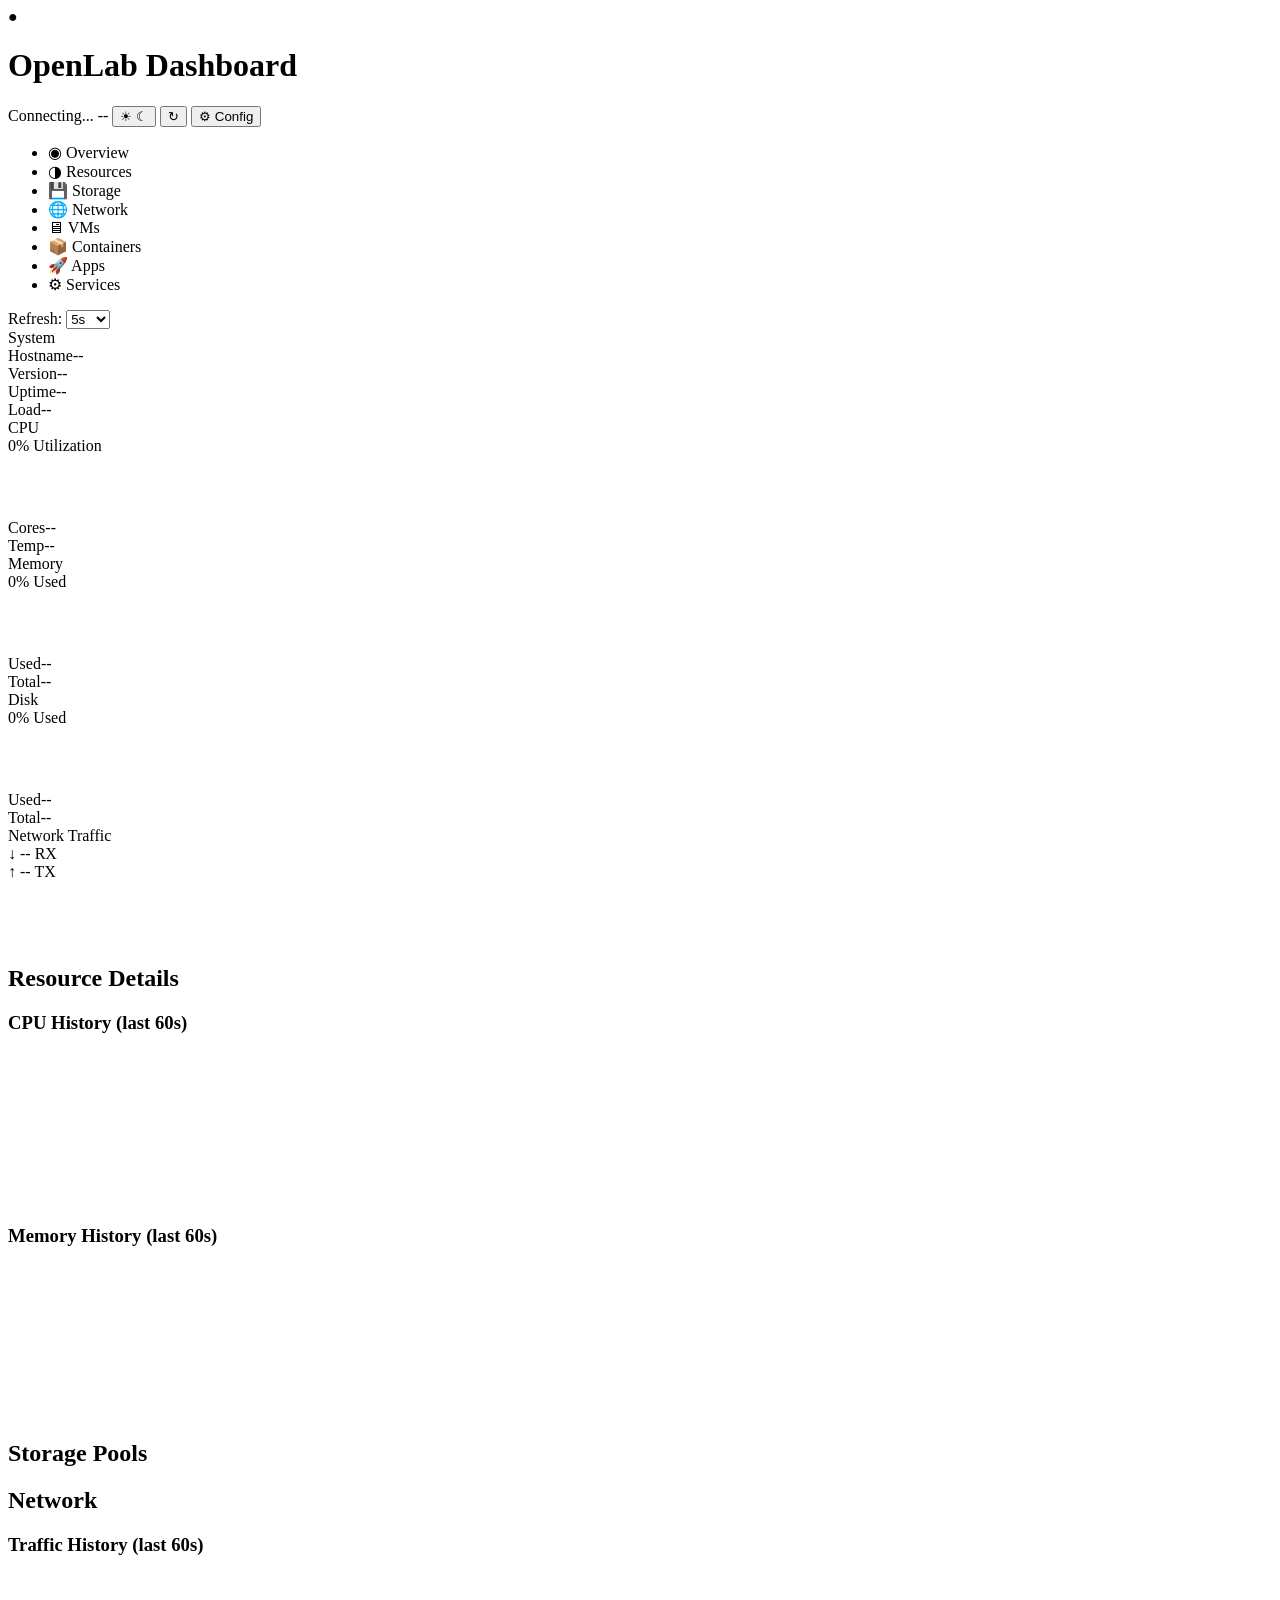
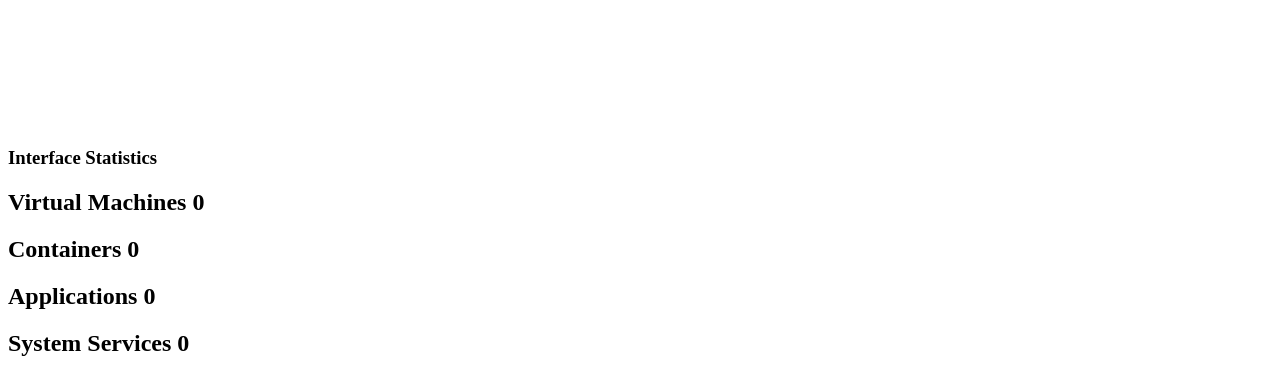
==== index.html @ 4e6c04ec "Clean up index.html — remove hardcoded IPs, generic config defaults" ====
<!DOCTYPE html>
<html lang="en" data-theme="dark">
<head>
    <meta charset="UTF-8">
    <meta name="viewport" content="width=device-width, initial-scale=1.0">
    <title>OpenLab Dashboard</title>
    <link rel="stylesheet" href="css/styles.css">
</head>
<body>
    <div id="app">
        <!-- Header -->
        <header class="header">
            <div class="header-left">
                <div class="logo">
                    <span class="logo-icon">&#9679;</span>
                    <h1>OpenLab Dashboard</h1>
                </div>
            </div>
            <div class="header-controls">
                <span class="connection-status" id="connectionStatus">
                    <span class="status-dot"></span>
                    <span class="status-text">Connecting...</span>
                </span>
                <span class="last-updated" id="lastUpdated">--</span>
                <button id="themeToggle" class="btn btn-icon" title="Toggle theme" aria-label="Toggle light/dark theme">
                    <span class="icon-sun">&#9728;</span>
                    <span class="icon-moon">&#9790;</span>
                </button>
                <button id="refreshBtn" class="btn btn-icon" title="Refresh now" aria-label="Refresh data">
                    &#8635;
                </button>
                <button id="configBtn" class="btn btn-secondary">&#9881; Config</button>
            </div>
        </header>

        <div class="main-layout">
            <!-- Sidebar Navigation -->
            <nav class="sidebar" id="sidebar">
                <ul class="nav-list">
                    <li class="nav-item active" data-section="overview">
                        <span class="nav-icon">&#9673;</span> Overview
                    </li>
                    <li class="nav-item" data-section="resources">
                        <span class="nav-icon">&#9681;</span> Resources
                    </li>
                    <li class="nav-item" data-section="storage">
                        <span class="nav-icon">&#128190;</span> Storage
                    </li>
                    <li class="nav-item" data-section="network">
                        <span class="nav-icon">&#127760;</span> Network
                    </li>
                    <li class="nav-item" data-section="vms">
                        <span class="nav-icon">&#128421;</span> VMs
                    </li>
                    <li class="nav-item" data-section="containers">
                        <span class="nav-icon">&#128230;</span> Containers
                    </li>
                    <li class="nav-item" data-section="apps">
                        <span class="nav-icon">&#128640;</span> Apps
                    </li>
                    <li class="nav-item" data-section="services">
                        <span class="nav-icon">&#9881;</span> Services
                    </li>
                </ul>
                <div class="sidebar-footer">
                    <div class="refresh-interval">
                        <label for="refreshIntervalSelect">Refresh:</label>
                        <select id="refreshIntervalSelect">
                            <option value="5" selected>5s</option>
                            <option value="10">10s</option>
                            <option value="30">30s</option>
                            <option value="60">60s</option>
                            <option value="0">Off</option>
                        </select>
                    </div>
                </div>
            </nav>

            <!-- Main Content -->
            <main class="dashboard" id="dashboardContent">

                <!-- Overview Section -->
                <section class="section" id="section-overview">
                    <div class="section-cards">
                        <div class="stat-card" id="statSystem">
                            <div class="stat-header">System</div>
                            <div class="stat-body">
                                <div class="stat-row"><span class="stat-label">Hostname</span><span class="stat-value" id="sysHostname">--</span></div>
                                <div class="stat-row"><span class="stat-label">Version</span><span class="stat-value" id="sysVersion">--</span></div>
                                <div class="stat-row"><span class="stat-label">Uptime</span><span class="stat-value" id="sysUptime">--</span></div>
                                <div class="stat-row"><span class="stat-label">Load</span><span class="stat-value" id="sysLoad">--</span></div>
                            </div>
                        </div>

                        <div class="stat-card" id="statCpu">
                            <div class="stat-header">CPU</div>
                            <div class="stat-body">
                                <div class="big-stat">
                                    <span class="big-stat-value" id="cpuPercent">0%</span>
                                    <span class="big-stat-label">Utilization</span>
                                </div>
                                <div class="mini-chart"><canvas id="cpuChart" height="60"></canvas></div>
                                <div class="stat-row"><span class="stat-label">Cores</span><span class="stat-value" id="cpuCores">--</span></div>
                                <div class="stat-row"><span class="stat-label">Temp</span><span class="stat-value" id="cpuTemp">--</span></div>
                            </div>
                        </div>

                        <div class="stat-card" id="statMemory">
                            <div class="stat-header">Memory</div>
                            <div class="stat-body">
                                <div class="big-stat">
                                    <span class="big-stat-value" id="memPercent">0%</span>
                                    <span class="big-stat-label">Used</span>
                                </div>
                                <div class="mini-chart"><canvas id="memChart" height="60"></canvas></div>
                                <div class="stat-row"><span class="stat-label">Used</span><span class="stat-value" id="memUsed">--</span></div>
                                <div class="stat-row"><span class="stat-label">Total</span><span class="stat-value" id="memTotal">--</span></div>
                            </div>
                        </div>

                        <div class="stat-card" id="statDisk">
                            <div class="stat-header">Disk</div>
                            <div class="stat-body">
                                <div class="big-stat">
                                    <span class="big-stat-value" id="diskPercent">0%</span>
                                    <span class="big-stat-label">Used</span>
                                </div>
                                <div class="mini-chart"><canvas id="diskChart" height="60"></canvas></div>
                                <div class="stat-row"><span class="stat-label">Used</span><span class="stat-value" id="diskUsed">--</span></div>
                                <div class="stat-row"><span class="stat-label">Total</span><span class="stat-value" id="diskTotal">--</span></div>
                            </div>
                        </div>

                        <div class="stat-card wide" id="statNetwork">
                            <div class="stat-header">Network Traffic</div>
                            <div class="stat-body">
                                <div class="network-stats">
                                    <div class="net-stat">
                                        <span class="net-arrow">&#8595;</span>
                                        <span class="net-value" id="netRx">--</span>
                                        <span class="net-label">RX</span>
                                    </div>
                                    <div class="net-stat">
                                        <span class="net-arrow">&#8593;</span>
                                        <span class="net-value" id="netTx">--</span>
                                        <span class="net-label">TX</span>
                                    </div>
                                </div>
                                <div class="mini-chart wide"><canvas id="netChart" height="60"></canvas></div>
                            </div>
                        </div>
                    </div>
                </section>

                <!-- Resources Detail Section -->
                <section class="section hidden" id="section-resources">
                    <h2 class="section-title">Resource Details</h2>
                    <div class="resource-detail">
                        <div class="detail-panel">
                            <h3>CPU History (last 60s)</h3>
                            <canvas id="cpuHistoryChart" height="150"></canvas>
                            <div class="cpu-info" id="cpuInfo"></div>
                        </div>
                        <div class="detail-panel">
                            <h3>Memory History (last 60s)</h3>
                            <canvas id="memHistoryChart" height="150"></canvas>
                            <div class="mem-info" id="memInfo"></div>
                        </div>
                    </div>
                </section>

                <!-- Storage Section -->
                <section class="section hidden" id="section-storage">
                    <h2 class="section-title">Storage Pools</h2>
                    <div class="storage-grid" id="storageGrid"></div>
                </section>

                <!-- Network Section -->
                <section class="section hidden" id="section-network">
                    <h2 class="section-title">Network</h2>
                    <div class="network-detail" id="networkDetail">
                        <div class="detail-panel">
                            <h3>Traffic History (last 60s)</h3>
                            <canvas id="netHistoryChart" height="150"></canvas>
                        </div>
                        <div class="detail-panel">
                            <h3>Interface Statistics</h3>
                            <div class="interface-list" id="interfaceList"></div>
                        </div>
                    </div>
                </section>

                <!-- VMs Section -->
                <section class="section hidden" id="section-vms">
                    <h2 class="section-title">Virtual Machines <span class="count-badge" id="vmCount">0</span></h2>
                    <div class="list-container" id="vmList"></div>
                </section>

                <!-- Containers Section -->
                <section class="section hidden" id="section-containers">
                    <h2 class="section-title">Containers <span class="count-badge" id="containerCount">0</span></h2>
                    <div class="list-container" id="containerList"></div>
                </section>

                <!-- Apps Section -->
                <section class="section hidden" id="section-apps">
                    <h2 class="section-title">Applications <span class="count-badge" id="appCount">0</span></h2>
                    <div class="list-container" id="appList"></div>
                </section>

                <!-- Services Section -->
                <section class="section hidden" id="section-services">
                    <h2 class="section-title">System Services <span class="count-badge" id="serviceCount">0</span></h2>
                    <div class="list-container" id="serviceList"></div>
                </section>
            </main>
        </div>

        <!-- Config Modal -->
        <div id="configModal" class="modal" style="display: none;">
            <div class="modal-content">
                <div class="modal-header">
                    <h2>Configuration</h2>
                    <button class="close-btn" aria-label="Close">&times;</button>
                </div>
                <div class="modal-body">
                    <div class="config-section">
                        <h3>API Connections</h3>
                        <form id="configForm">
                            <div class="form-group">
                                <label for="netdataUrl">Netdata URL</label>
                                <input type="url" id="netdataUrl" placeholder="http://localhost:19999">
                            </div>
                            <div class="form-group">
                                <label for="ntopngUrl">ntopng URL (optional)</label>
                                <input type="url" id="ntopngUrl" placeholder="http://localhost:3000">
                            </div>
                            <div class="form-group">
                                <label for="truenasUrl">TrueNAS URL (optional)</label>
                                <input type="url" id="truenasUrl" placeholder="https://truenas.local">
                            </div>
                            <div class="form-row">
                                <div class="form-group">
                                    <label for="truenasUser">Username</label>
                                    <input type="text" id="truenasUser" placeholder="root">
                                </div>
                                <div class="form-group">
                                    <label for="truenasPass">API Key</label>
                                    <input type="password" id="truenasPass" placeholder="API Key">
                                </div>
                            </div>
                        </form>
                    </div>
                    <div class="config-section">
                        <h3>Detected Services</h3>
                        <div class="detection-results" id="detectionResults">
                            <div class="detect-item"><span class="detect-label">Netdata:</span><span class="detect-status" id="detectNetdata">Checking...</span></div>
                            <div class="detect-item"><span class="detect-label">ntopng:</span><span class="detect-status" id="detectNtopng">Checking...</span></div>
                            <div class="detect-item"><span class="detect-label">TrueNAS:</span><span class="detect-status" id="detectTruenas">Checking...</span></div>
                        </div>
                    </div>
                </div>
                <div class="modal-footer">
                    <button id="saveConfigBtn" class="btn btn-primary">Save &amp; Connect</button>
                    <button id="closeConfigBtn" class="btn btn-secondary">Cancel</button>
                </div>
            </div>
        </div>

        <!-- Detail Modal -->
        <div id="detailModal" class="modal" style="display: none;">
            <div class="modal-content modal-large">
                <div class="modal-header">
                    <h2 id="detailTitle">Details</h2>
                    <button class="close-btn" aria-label="Close">&times;</button>
                </div>
                <div class="modal-body" id="detailBody">
                    <p class="loading">Loading...</p>
                </div>
                <div class="modal-footer">
                    <button id="closeDetailBtn" class="btn btn-secondary">Close</button>
                </div>
            </div>
        </div>
    </div>

    <script src="js/dashboard.js"></script>
</body>
</html>
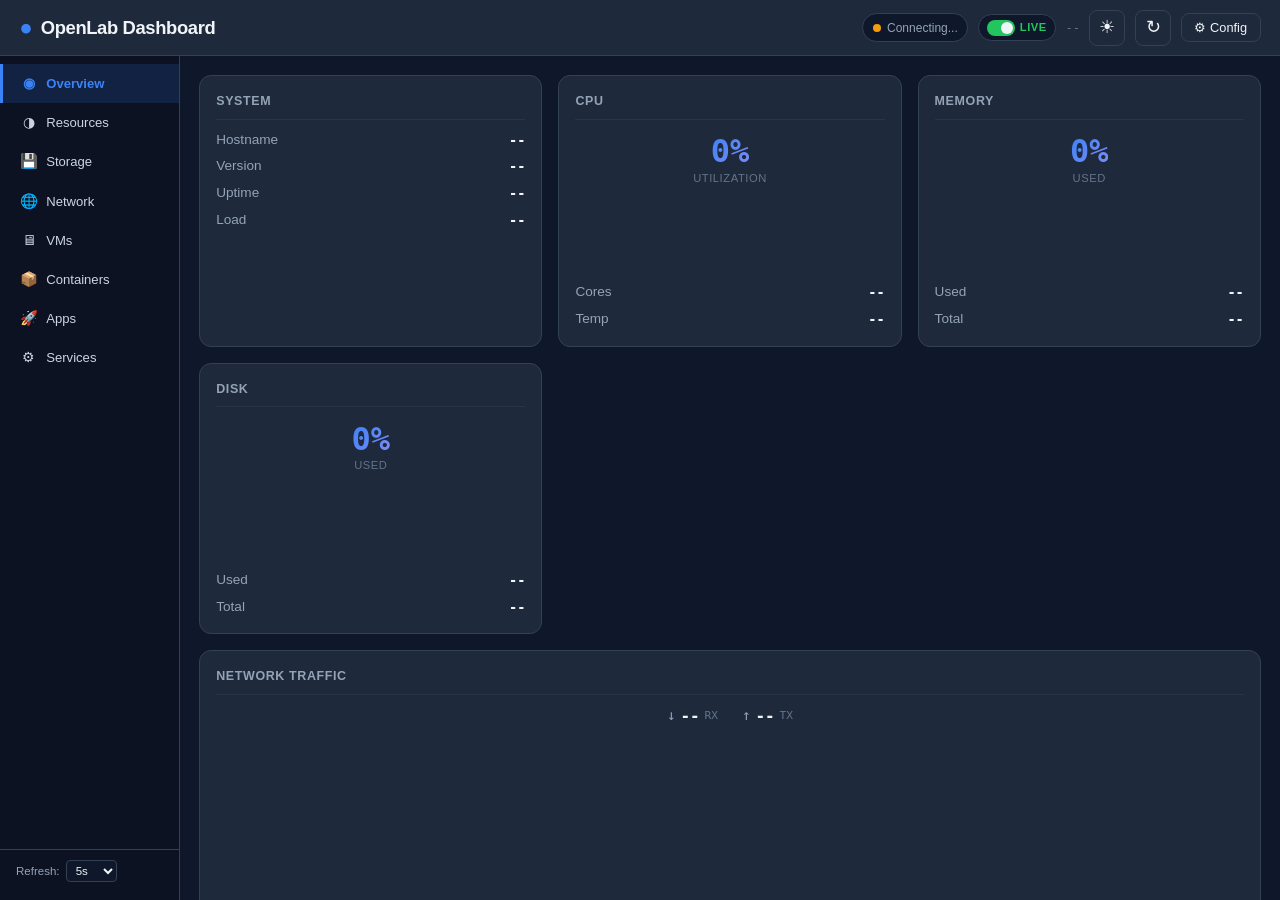
==== commit 727a9878: "Add live data toggle to header" ====
--- a/index.html
+++ b/index.html
@@ -21,6 +21,11 @@
                     <span class="status-dot"></span>
                     <span class="status-text">Connecting...</span>
                 </span>
+                <label class="live-switch" title="Toggle live data / demo mode" aria-label="Toggle live data">
+                    <input type="checkbox" id="liveToggle" checked>
+                    <span class="live-switch-slider"></span>
+                    <span class="live-switch-label">Live</span>
+                </label>
                 <span class="last-updated" id="lastUpdated">--</span>
                 <button id="themeToggle" class="btn btn-icon" title="Toggle theme" aria-label="Toggle light/dark theme">
                     <span class="icon-sun">&#9728;</span>
--- a/css/styles.css
+++ b/css/styles.css
@@ -0,0 +1,764 @@
+/* ============================================
+   TrueNAS Dashboard - Dark/Light Theme CSS
+   ============================================ */
+
+:root {
+    --primary: #3b82f6;
+    --primary-hover: #2563eb;
+    --primary-glow: rgba(59, 130, 246, 0.15);
+    --success: #22c55e;
+    --success-bg: rgba(34, 197, 94, 0.1);
+    --warning: #f59e0b;
+    --warning-bg: rgba(245, 158, 11, 0.1);
+    --danger: #ef4444;
+    --danger-bg: rgba(239, 68, 68, 0.1);
+    --info: #06b6d4;
+    --bg: #0f172a;
+    --bg-elevated: #1e293b;
+    --bg-card: #1e293b;
+    --bg-sidebar: #0c1222;
+    --bg-hover: rgba(51, 65, 85, 0.5);
+    --border: #334155;
+    --border-subtle: rgba(51, 65, 85, 0.5);
+    --text: #f1f5f9;
+    --text-secondary: #cbd5e1;
+    --text-muted: #94a3b8;
+    --text-dim: #64748b;
+    --shadow: 0 4px 24px rgba(0, 0, 0, 0.3);
+    --radius: 12px;
+    --radius-sm: 8px;
+    --radius-xs: 4px;
+    --font: -apple-system, BlinkMacSystemFont, 'Segoe UI', Roboto, Oxygen, Ubuntu, sans-serif;
+    --font-mono: 'SF Mono', 'Cascadia Code', 'Fira Code', Consolas, monospace;
+    --transition: 0.2s ease;
+}
+
+[data-theme="light"] {
+    --bg: #f1f5f9;
+    --bg-elevated: #ffffff;
+    --bg-card: #ffffff;
+    --bg-sidebar: #e8ecf1;
+    --bg-hover: rgba(148, 163, 184, 0.15);
+    --border: #e2e8f0;
+    --border-subtle: rgba(226, 232, 240, 0.7);
+    --text: #1e293b;
+    --text-secondary: #475569;
+    --text-muted: #64748b;
+    --text-dim: #94a3b8;
+    --shadow: 0 2px 12px rgba(0, 0, 0, 0.08);
+}
+
+* { margin: 0; padding: 0; box-sizing: border-box; }
+
+html, body {
+    height: 100%;
+    overflow: hidden;
+}
+
+body {
+    font-family: var(--font);
+    background: var(--bg);
+    color: var(--text);
+    line-height: 1.5;
+    -webkit-font-smoothing: antialiased;
+}
+
+/* ---- Layout ---- */
+#app {
+    height: 100vh;
+    display: flex;
+    flex-direction: column;
+}
+
+.main-layout {
+    display: flex;
+    flex: 1;
+    overflow: hidden;
+}
+
+/* ---- Header ---- */
+.header {
+    display: flex;
+    align-items: center;
+    justify-content: space-between;
+    padding: 0.6rem 1.2rem;
+    background: var(--bg-elevated);
+    border-bottom: 1px solid var(--border);
+    flex-shrink: 0;
+    z-index: 100;
+    box-shadow: 0 1px 4px rgba(0,0,0,0.1);
+}
+
+.header-left { display: flex; align-items: center; }
+
+.logo {
+    display: flex;
+    align-items: center;
+    gap: 0.5rem;
+}
+
+.logo-icon {
+    font-size: 1.4rem;
+    color: var(--primary);
+    animation: pulse-dot 2s infinite;
+}
+
+@keyframes pulse-dot {
+    0%, 100% { opacity: 1; }
+    50% { opacity: 0.4; }
+}
+
+.header h1 {
+    font-size: 1.15rem;
+    font-weight: 700;
+    letter-spacing: -0.02em;
+}
+
+.header-controls {
+    display: flex;
+    align-items: center;
+    gap: 0.6rem;
+}
+
+.connection-status {
+    display: flex;
+    align-items: center;
+    gap: 0.4rem;
+    font-size: 0.75rem;
+    color: var(--text-muted);
+    padding: 0.3rem 0.6rem;
+    background: var(--bg);
+    border-radius: 20px;
+    border: 1px solid var(--border);
+}
+
+.status-dot {
+    width: 8px;
+    height: 8px;
+    border-radius: 50%;
+    background: var(--warning);
+    animation: pulse 2s infinite;
+}
+
+.connection-status.online .status-dot { background: var(--success); animation: none; }
+.connection-status.offline .status-dot { background: var(--danger); animation: none; }
+
+@keyframes pulse {
+    0%, 100% { opacity: 1; transform: scale(1); }
+    50% { opacity: 0.6; transform: scale(0.85); }
+}
+
+.last-updated {
+    font-size: 0.75rem;
+    color: var(--text-dim);
+    font-family: var(--font-mono);
+}
+
+/* ---- Live Data Toggle ---- */
+.live-switch {
+    display: inline-flex;
+    align-items: center;
+    gap: 0.3rem;
+    cursor: pointer;
+    user-select: none;
+    padding: 0.25rem 0.5rem;
+    background: var(--bg);
+    border: 1px solid var(--border);
+    border-radius: 20px;
+    transition: all var(--transition);
+}
+.live-switch:hover { border-color: var(--text-dim); }
+.live-switch input { display: none; }
+.live-switch-slider {
+    width: 28px;
+    height: 16px;
+    background: var(--border);
+    border-radius: 8px;
+    position: relative;
+    transition: background var(--transition);
+}
+.live-switch-slider::after {
+    content: '';
+    position: absolute;
+    width: 12px;
+    height: 12px;
+    background: var(--text);
+    border-radius: 50%;
+    top: 2px;
+    left: 2px;
+    transition: transform var(--transition);
+}
+.live-switch input:checked + .live-switch-slider { background: var(--success); }
+.live-switch input:checked + .live-switch-slider::after { transform: translateX(12px); }
+.live-switch-label {
+    font-size: 0.7rem;
+    font-weight: 600;
+    color: var(--text-muted);
+    text-transform: uppercase;
+    letter-spacing: 0.05em;
+}
+.live-switch input:checked ~ .live-switch-label { color: var(--success); }
+
+/* ---- Buttons ---- */
+.btn {
+    display: inline-flex;
+    align-items: center;
+    gap: 0.35rem;
+    padding: 0.4rem 0.8rem;
+    border: 1px solid var(--border);
+    border-radius: var(--radius-sm);
+    background: var(--bg-elevated);
+    color: var(--text);
+    font-size: 0.8rem;
+    font-weight: 500;
+    cursor: pointer;
+    transition: all var(--transition);
+}
+.btn:hover { background: var(--bg-hover); border-color: var(--text-dim); transform: translateY(-1px); }
+.btn:active { transform: translateY(0); }
+
+.btn-icon {
+    width: 36px;
+    height: 36px;
+    padding: 0;
+    justify-content: center;
+    font-size: 1.1rem;
+    border-radius: var(--radius-sm);
+}
+
+.btn-primary {
+    background: var(--primary);
+    border-color: var(--primary);
+    color: #fff;
+}
+.btn-primary:hover { background: var(--primary-hover); border-color: var(--primary-hover); }
+
+.btn-small { padding: 0.2rem 0.55rem; font-size: 0.75rem; }
+
+/* ---- Theme Toggle ---- */
+[data-theme="dark"] .icon-moon { display: none; }
+[data-theme="light"] .icon-sun { display: none; }
+[data-theme="dark"] .icon-sun { display: inline; }
+[data-theme="light"] .icon-moon { display: inline; }
+
+/* ---- Sidebar ---- */
+.sidebar {
+    width: 180px;
+    background: var(--bg-sidebar);
+    border-right: 1px solid var(--border);
+    display: flex;
+    flex-direction: column;
+    flex-shrink: 0;
+    overflow-y: auto;
+    padding: 0.5rem 0;
+}
+
+.nav-list { list-style: none; flex: 1; }
+
+.nav-item {
+    display: flex;
+    align-items: center;
+    gap: 0.5rem;
+    padding: 0.55rem 1rem;
+    font-size: 0.82rem;
+    color: var(--text-secondary);
+    cursor: pointer;
+    transition: all var(--transition);
+    border-left: 3px solid transparent;
+    user-select: none;
+}
+.nav-item:hover { background: var(--bg-hover); color: var(--text); }
+.nav-item.active {
+    background: var(--primary-glow);
+    border-left-color: var(--primary);
+    color: var(--primary);
+    font-weight: 600;
+}
+
+.nav-icon { font-size: 0.9rem; width: 1.2rem; text-align: center; }
+
+.sidebar-footer {
+    padding: 0.6rem 1rem;
+    border-top: 1px solid var(--border);
+}
+
+.refresh-interval {
+    display: flex;
+    align-items: center;
+    gap: 0.4rem;
+    font-size: 0.72rem;
+    color: var(--text-muted);
+}
+.refresh-interval select {
+    background: var(--bg);
+    border: 1px solid var(--border);
+    color: var(--text);
+    border-radius: var(--radius-xs);
+    padding: 0.2rem 0.3rem;
+    font-size: 0.72rem;
+    cursor: pointer;
+}
+
+/* ---- Dashboard Content ---- */
+.dashboard {
+    flex: 1;
+    overflow-y: auto;
+    padding: 1.2rem;
+    background: var(--bg);
+}
+
+.section { animation: fadeIn 0.3s ease; }
+.section.hidden { display: none; }
+
+@keyframes fadeIn { from { opacity: 0; transform: translateY(8px); } to { opacity: 1; transform: translateY(0); } }
+
+.section-title {
+    font-size: 1.3rem;
+    font-weight: 700;
+    margin-bottom: 1rem;
+    display: flex;
+    align-items: center;
+    gap: 0.5rem;
+}
+
+.count-badge {
+    font-size: 0.75rem;
+    font-weight: 500;
+    background: var(--bg-hover);
+    padding: 0.15rem 0.55rem;
+    border-radius: 20px;
+    color: var(--text-muted);
+}
+
+/* ---- Stat Cards Grid ---- */
+.section-cards {
+    display: grid;
+    grid-template-columns: repeat(auto-fit, minmax(260px, 1fr));
+    gap: 1rem;
+}
+
+.stat-card {
+    background: var(--bg-card);
+    border: 1px solid var(--border);
+    border-radius: var(--radius);
+    padding: 1rem;
+    transition: all var(--transition);
+}
+.stat-card:hover {
+    border-color: var(--text-dim);
+    box-shadow: var(--shadow);
+}
+.stat-card.wide { grid-column: 1 / -1; }
+
+.stat-header {
+    font-size: 0.78rem;
+    font-weight: 600;
+    text-transform: uppercase;
+    letter-spacing: 0.05em;
+    color: var(--text-muted);
+    margin-bottom: 0.6rem;
+    padding-bottom: 0.5rem;
+    border-bottom: 1px solid var(--border-subtle);
+}
+
+.stat-body { display: flex; flex-direction: column; gap: 0.4rem; }
+
+.stat-row {
+    display: flex;
+    justify-content: space-between;
+    align-items: center;
+    font-size: 0.85rem;
+}
+
+.stat-label { color: var(--text-muted); }
+.stat-value { font-family: var(--font-mono); font-weight: 600; font-size: 0.85rem; color: var(--text); }
+
+.big-stat {
+    display: flex;
+    flex-direction: column;
+    align-items: center;
+    padding: 0.3rem 0;
+}
+.big-stat-value {
+    font-size: 2rem;
+    font-weight: 800;
+    font-family: var(--font-mono);
+    line-height: 1.1;
+    background: linear-gradient(135deg, var(--primary), #818cf8);
+    -webkit-background-clip: text;
+    -webkit-text-fill-color: transparent;
+    background-clip: text;
+}
+.big-stat-label {
+    font-size: 0.7rem;
+    color: var(--text-dim);
+    text-transform: uppercase;
+    letter-spacing: 0.05em;
+}
+
+/* Mini charts */
+.mini-chart { margin: 0.3rem 0; }
+.mini-chart canvas { width: 100% !important; }
+
+/* Network stats */
+.network-stats {
+    display: flex;
+    gap: 1.5rem;
+    justify-content: center;
+    margin-bottom: 0.3rem;
+}
+.net-stat { display: flex; align-items: center; gap: 0.3rem; font-family: var(--font-mono); }
+.net-arrow { font-size: 0.9rem; color: var(--text-muted); }
+.net-value { font-size: 1rem; font-weight: 700; }
+.net-label { font-size: 0.7rem; color: var(--text-dim); }
+
+/* ---- Detail Panels ---- */
+.resource-detail {
+    display: grid;
+    grid-template-columns: 1fr 1fr;
+    gap: 1rem;
+}
+
+.detail-panel {
+    background: var(--bg-card);
+    border: 1px solid var(--border);
+    border-radius: var(--radius);
+    padding: 1rem;
+}
+.detail-panel h3 {
+    font-size: 0.9rem;
+    font-weight: 600;
+    color: var(--text-secondary);
+    margin-bottom: 0.6rem;
+}
+.detail-panel canvas { width: 100% !important; }
+
+.cpu-info, .mem-info {
+    margin-top: 0.5rem;
+    font-size: 0.8rem;
+    color: var(--text-muted);
+}
+
+/* ---- Storage Grid ---- */
+.storage-grid {
+    display: grid;
+    grid-template-columns: repeat(auto-fit, minmax(280px, 1fr));
+    gap: 1rem;
+}
+
+.storage-card {
+    background: var(--bg-card);
+    border: 1px solid var(--border);
+    border-radius: var(--radius);
+    padding: 1rem;
+    transition: all var(--transition);
+}
+.storage-card:hover { border-color: var(--text-dim); }
+
+.storage-name {
+    font-size: 0.95rem;
+    font-weight: 700;
+    margin-bottom: 0.3rem;
+}
+.storage-type {
+    font-size: 0.72rem;
+    color: var(--text-muted);
+    margin-bottom: 0.6rem;
+}
+
+.storage-bar-bg {
+    height: 10px;
+    background: var(--bg);
+    border-radius: 5px;
+    overflow: hidden;
+    margin-bottom: 0.5rem;
+}
+.storage-bar-fill {
+    height: 100%;
+    border-radius: 5px;
+    transition: width 0.5s ease;
+}
+
+.storage-stats {
+    display: flex;
+    justify-content: space-between;
+    font-size: 0.8rem;
+    color: var(--text-muted);
+    font-family: var(--font-mono);
+}
+
+/* ---- List Containers ---- */
+.list-container {
+    display: flex;
+    flex-direction: column;
+    gap: 0.6rem;
+}
+
+.list-item {
+    display: flex;
+    align-items: center;
+    gap: 0.8rem;
+    padding: 0.8rem 1rem;
+    background: var(--bg-card);
+    border: 1px solid var(--border);
+    border-radius: var(--radius);
+    cursor: pointer;
+    transition: all var(--transition);
+}
+.list-item:hover { border-color: var(--text-dim); background: var(--bg-hover); }
+
+.list-icon {
+    font-size: 1.3rem;
+    width: 36px;
+    height: 36px;
+    display: flex;
+    align-items: center;
+    justify-content: center;
+    background: var(--bg);
+    border-radius: var(--radius-sm);
+    flex-shrink: 0;
+}
+
+.list-info { flex: 1; min-width: 0; }
+.list-name { font-weight: 600; font-size: 0.9rem; white-space: nowrap; overflow: hidden; text-overflow: ellipsis; }
+.list-meta { font-size: 0.75rem; color: var(--text-muted); font-family: var(--font-mono); }
+
+.list-status {
+    display: flex;
+    align-items: center;
+    gap: 0.35rem;
+    font-size: 0.78rem;
+    font-weight: 600;
+    padding: 0.2rem 0.6rem;
+    border-radius: 20px;
+    flex-shrink: 0;
+}
+.list-status.running { color: var(--success); background: var(--success-bg); }
+.list-status.stopped { color: var(--danger); background: var(--danger-bg); }
+.list-status.paused { color: var(--warning); background: var(--warning-bg); }
+
+.list-status-dot {
+    width: 7px;
+    height: 7px;
+    border-radius: 50%;
+}
+.list-status.running .list-status-dot { background: var(--success); box-shadow: 0 0 6px var(--success); }
+.list-status.stopped .list-status-dot { background: var(--danger); }
+.list-status.paused .list-status-dot { background: var(--warning); }
+
+.list-chevron {
+    color: var(--text-dim);
+    font-size: 0.8rem;
+    flex-shrink: 0;
+}
+
+/* ---- ntopng ---- */
+.ntopng-container, .ntopng-full {
+    background: var(--bg-card);
+    border: 1px solid var(--border);
+    border-radius: var(--radius);
+    overflow: hidden;
+}
+.ntopng-container { height: 400px; }
+.ntopng-full { height: calc(100vh - 200px); }
+
+iframe {
+    width: 100%;
+    height: 100%;
+    border: none;
+}
+
+/* ---- Interface List ---- */
+.interface-list {
+    display: flex;
+    flex-direction: column;
+    gap: 0.5rem;
+}
+.interface-row {
+    display: flex;
+    justify-content: space-between;
+    padding: 0.4rem 0;
+    font-size: 0.8rem;
+    border-bottom: 1px solid var(--border-subtle);
+}
+.interface-row:last-child { border-bottom: none; }
+.interface-name { font-weight: 600; font-family: var(--font-mono); }
+.interface-speed { color: var(--text-muted); }
+
+/* ---- Section Controls ---- */
+.section-controls {
+    display: flex;
+    align-items: center;
+    gap: 0.5rem;
+    margin-bottom: 1rem;
+}
+
+/* ---- Modal ---- */
+.modal {
+    position: fixed;
+    z-index: 1000;
+    inset: 0;
+    background: rgba(0, 0, 0, 0.7);
+    backdrop-filter: blur(4px);
+    display: flex;
+    align-items: center;
+    justify-content: center;
+    animation: fadeIn 0.2s;
+}
+
+.modal-content {
+    background: var(--bg-card);
+    border: 1px solid var(--border);
+    border-radius: var(--radius);
+    width: 90%;
+    max-width: 600px;
+    max-height: 85vh;
+    overflow-y: auto;
+    box-shadow: 0 20px 60px rgba(0, 0, 0, 0.5);
+    animation: slideUp 0.25s ease;
+}
+.modal-content.modal-large { max-width: 900px; }
+
+@keyframes slideUp { from { opacity: 0; transform: translateY(20px); } to { opacity: 1; transform: translateY(0); } }
+
+.modal-header {
+    display: flex;
+    justify-content: space-between;
+    align-items: center;
+    padding: 1rem 1.2rem;
+    border-bottom: 1px solid var(--border);
+    background: var(--bg);
+}
+.modal-header h2 { font-size: 1.1rem; font-weight: 700; }
+
+.close-btn {
+    background: none;
+    border: none;
+    color: var(--text-muted);
+    font-size: 1.4rem;
+    cursor: pointer;
+    width: 32px;
+    height: 32px;
+    display: flex;
+    align-items: center;
+    justify-content: center;
+    border-radius: 50%;
+    transition: all var(--transition);
+}
+.close-btn:hover { background: var(--bg-hover); color: var(--text); }
+
+.modal-body { padding: 1.2rem; }
+.modal-footer {
+    display: flex;
+    justify-content: flex-end;
+    gap: 0.5rem;
+    padding: 1rem 1.2rem;
+    border-top: 1px solid var(--border);
+    background: var(--bg);
+}
+
+/* ---- Config Form ---- */
+.config-section { margin-bottom: 1.2rem; }
+.config-section h3 {
+    font-size: 0.85rem;
+    font-weight: 600;
+    color: var(--text-muted);
+    text-transform: uppercase;
+    letter-spacing: 0.05em;
+    margin-bottom: 0.6rem;
+    padding-bottom: 0.4rem;
+    border-bottom: 1px solid var(--border-subtle);
+}
+
+.form-group {
+    margin-bottom: 0.6rem;
+}
+.form-group label {
+    display: block;
+    font-size: 0.78rem;
+    font-weight: 500;
+    color: var(--text-secondary);
+    margin-bottom: 0.2rem;
+}
+.form-group input, .form-group select {
+    width: 100%;
+    padding: 0.45rem 0.6rem;
+    background: var(--bg);
+    border: 1px solid var(--border);
+    border-radius: var(--radius-xs);
+    color: var(--text);
+    font-size: 0.85rem;
+    font-family: var(--font-mono);
+    transition: border-color var(--transition);
+}
+.form-group input:focus, .form-group select:focus {
+    outline: none;
+    border-color: var(--primary);
+    box-shadow: 0 0 0 3px var(--primary-glow);
+}
+
+.form-row {
+    display: grid;
+    grid-template-columns: 1fr 1fr;
+    gap: 0.6rem;
+}
+
+/* Detection results */
+.detection-results {
+    display: flex;
+    flex-direction: column;
+    gap: 0.4rem;
+}
+.detect-item {
+    display: flex;
+    justify-content: space-between;
+    padding: 0.4rem 0.6rem;
+    background: var(--bg);
+    border-radius: var(--radius-xs);
+    font-size: 0.82rem;
+}
+.detect-label { font-weight: 600; }
+.detect-status { font-family: var(--font-mono); font-size: 0.78rem; }
+.detect-status.ok { color: var(--success); }
+.detect-status.fail { color: var(--danger); }
+.detect-status.checking { color: var(--warning); }
+
+/* ---- Detail View ---- */
+.detail-view {
+    display: flex;
+    flex-direction: column;
+    gap: 1rem;
+}
+.detail-section h4 {
+    font-size: 0.82rem;
+    font-weight: 600;
+    color: var(--text-muted);
+    margin-bottom: 0.3rem;
+}
+.detail-section pre {
+    background: var(--bg);
+    padding: 0.6rem;
+    border-radius: var(--radius-xs);
+    font-size: 0.78rem;
+    overflow-x: auto;
+    white-space: pre-wrap;
+    word-break: break-all;
+    color: var(--text-secondary);
+    font-family: var(--font-mono);
+    border: 1px solid var(--border-subtle);
+}
+
+/* ---- Responsive ---- */
+@media (max-width: 768px) {
+    .sidebar { display: none; }
+    .section-cards { grid-template-columns: 1fr; }
+    .resource-detail { grid-template-columns: 1fr; }
+    .header h1 { font-size: 1rem; }
+    .last-updated { display: none; }
+}
+
+/* ---- Scrollbar ---- */
+::-webkit-scrollbar { width: 6px; }
+::-webkit-scrollbar-track { background: transparent; }
+::-webkit-scrollbar-thumb { background: var(--border); border-radius: 3px; }
+::-webkit-scrollbar-thumb:hover { background: var(--text-dim); }
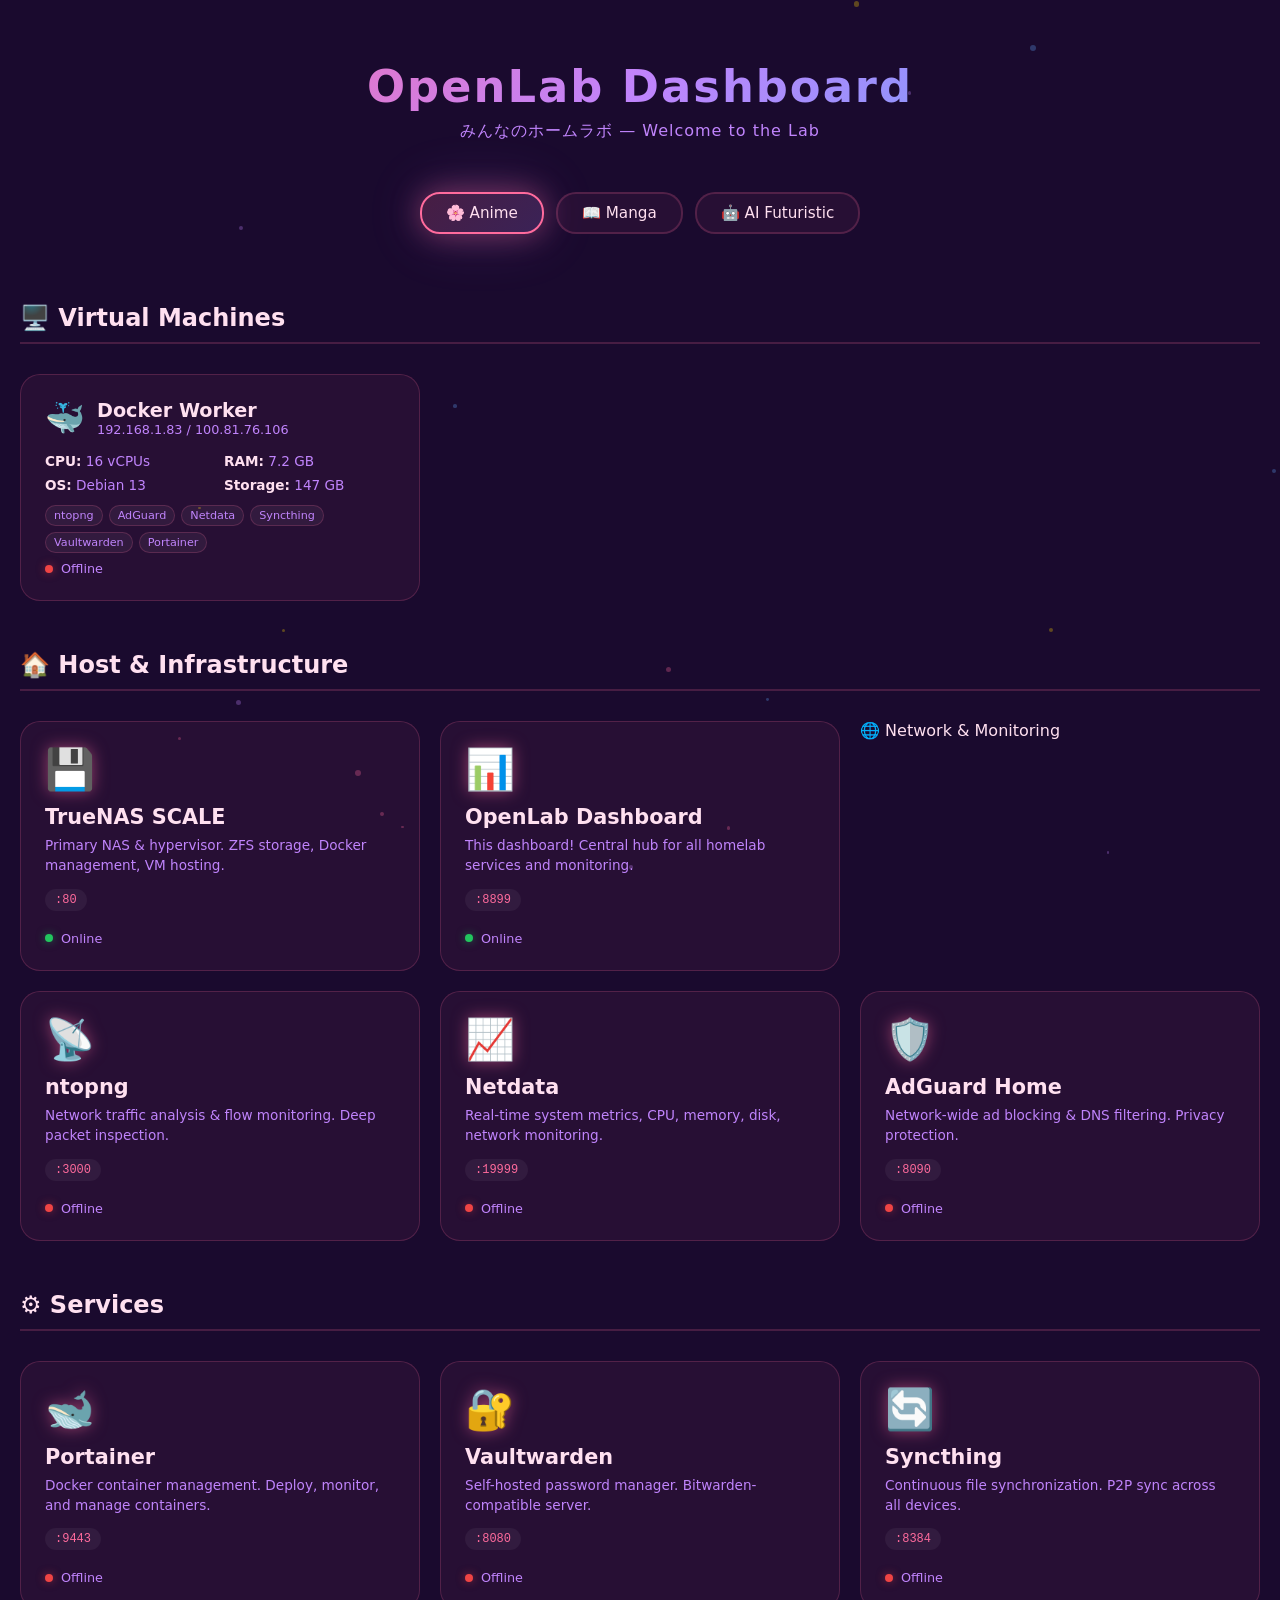
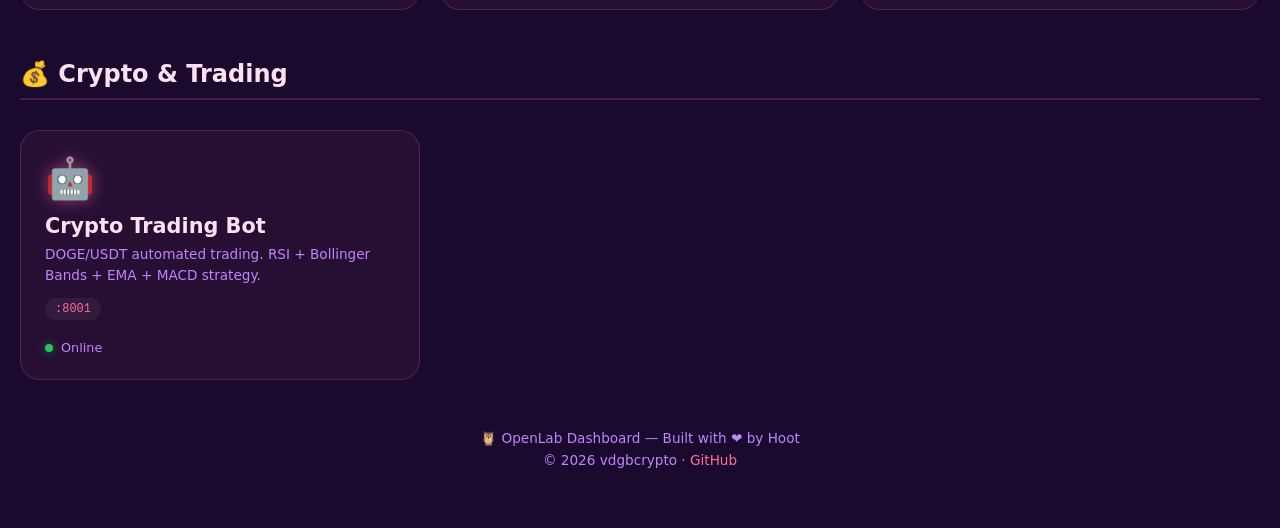
==== commit 331f8c5a: "fix: TrueNAS status detection and service card links - Fix TrueNAS service card link to use http://1" ====
--- a/index.html
+++ b/index.html
@@ -1,294 +1,947 @@
 <!DOCTYPE html>
-<html lang="en" data-theme="dark">
+<html lang="en">
 <head>
-    <meta charset="UTF-8">
-    <meta name="viewport" content="width=device-width, initial-scale=1.0">
-    <title>OpenLab Dashboard</title>
-    <link rel="stylesheet" href="css/styles.css">
+<meta charset="UTF-8">
+<meta name="viewport" content="width=device-width, initial-scale=1.0">
+<title>OpenLab Dashboard — ラボ</title>
+<style>
+/* ===== CSS RESET & BASE ===== */
+*, *::before, *::after { margin: 0; padding: 0; box-sizing: border-box; }
+
+/* ===== THEME VARIABLES ===== */
+:root {
+  --bg-primary: #0a0a1a;
+  --bg-secondary: #12122a;
+  --bg-card: rgba(255,255,255,0.04);
+  --bg-card-hover: rgba(255,255,255,0.08);
+  --text-primary: #e0e0ff;
+  --text-secondary: #8888aa;
+  --accent: #ff6b9d;
+  --accent2: #c084fc;
+  --accent3: #60a5fa;
+  --border: rgba(255,255,255,0.08);
+  --glow: 0 0 20px rgba(255,107,157,0.3);
+  --font-main: 'Segoe UI', system-ui, -apple-system, sans-serif;
+  --font-jp: 'Noto Sans JP', 'Yu Gothic', sans-serif;
+  --card-radius: 16px;
+  --transition: all 0.3s cubic-bezier(0.4, 0, 0.2, 1);
+}
+
+/* ===== ANIME THEME ===== */
+[data-theme="anime"] {
+  --bg-primary: #1a0a2e;
+  --bg-secondary: #2d1b4e;
+  --bg-card: rgba(255,107,157,0.06);
+  --bg-card-hover: rgba(255,107,157,0.15);
+  --text-primary: #ffe0f0;
+  --text-secondary: #c084fc;
+  --accent: #ff6b9d;
+  --accent2: #ffd700;
+  --accent3: #7b68ee;
+  --border: rgba(255,107,157,0.2);
+  --glow: 0 0 30px rgba(255,107,157,0.4), 0 0 60px rgba(192,132,252,0.2);
+  --font-main: 'Segoe UI', 'Noto Sans JP', system-ui, sans-serif;
+  --card-radius: 20px;
+  --anime-gradient: linear-gradient(135deg, #ff6b9d, #c084fc, #60a5fa);
+}
+
+/* ===== MANGA THEME ===== */
+[data-theme="manga"] {
+  --bg-primary: #f5f0e8;
+  --bg-secondary: #ebe5d8;
+  --bg-card: rgba(0,0,0,0.03);
+  --bg-card-hover: rgba(0,0,0,0.08);
+  --text-primary: #1a1a1a;
+  --text-secondary: #555555;
+  --accent: #e63946;
+  --accent2: #1d3557;
+  --accent3: #457b9d;
+  --border: rgba(0,0,0,0.12);
+  --glow: none;
+  --font-main: 'Noto Serif JP', 'Georgia', 'Times New Roman', serif;
+  --card-radius: 2px;
+}
+
+/* ===== AI FUTURISTIC THEME ===== */
+[data-theme="futuristic"] {
+  --bg-primary: #000810;
+  --bg-secondary: #001020;
+  --bg-card: rgba(0,255,200,0.03);
+  --bg-card-hover: rgba(0,255,200,0.08);
+  --text-primary: #00ffc8;
+  --text-secondary: #008866;
+  --accent: #00ffc8;
+  --accent2: #ff0066;
+  --accent3: #00aaff;
+  --border: rgba(0,255,200,0.15);
+  --glow: 0 0 20px rgba(0,255,200,0.3), 0 0 40px rgba(0,255,200,0.1);
+  --font-main: 'Courier New', 'Fira Code', monospace;
+  --card-radius: 4px;
+}
+
+/* ===== GLOBAL STYLES ===== */
+body {
+  font-family: var(--font-main);
+  background: var(--bg-primary);
+  color: var(--text-primary);
+  min-height: 100vh;
+  transition: var(--transition);
+  overflow-x: hidden;
+}
+
+/* ===== ANIME VIDEO BACKGROUND ===== */
+#anime-bg-video {
+  transition: opacity 0.5s ease;
+}
+[data-theme="anime"] #anime-bg-video {
+  opacity: 0.35;
+}
+[data-theme="manga"] #anime-bg-video,
+[data-theme="futuristic"] #anime-bg-video {
+  display: none;
+}
+
+/* ===== ANIME BACKGROUND EFFECTS ===== */
+[data-theme="anime"] body::before {
+  content: '';
+  position: fixed;
+  top: 0; left: 0; right: 0; bottom: 0;
+  background:
+    radial-gradient(ellipse at 20% 50%, rgba(255,107,157,0.08) 0%, transparent 50%),
+    radial-gradient(ellipse at 80% 20%, rgba(192,132,252,0.08) 0%, transparent 50%),
+    radial-gradient(ellipse at 50% 80%, rgba(96,165,250,0.06) 0%, transparent 50%);
+  pointer-events: none;
+  z-index: 0;
+}
+
+/* ===== MANGA BACKGROUND ===== */
+[data-theme="manga"] body::before {
+  content: '';
+  position: fixed;
+  top: 0; left: 0; right: 0; bottom: 0;
+  background-image:
+    repeating-linear-gradient(0deg, transparent, transparent 2px, rgba(0,0,0,0.01) 2px, rgba(0,0,0,0.01) 4px),
+    repeating-linear-gradient(90deg, transparent, transparent 2px, rgba(0,0,0,0.01) 2px, rgba(0,0,0,0.01) 4px);
+  pointer-events: none;
+  z-index: 0;
+}
+
+/* ===== FUTURISTIC BACKGROUND ===== */
+[data-theme="futuristic"] body::before {
+  content: '';
+  position: fixed;
+  top: 0; left: 0; right: 0; bottom: 0;
+  background:
+    linear-gradient(rgba(0,255,200,0.03) 1px, transparent 1px),
+    linear-gradient(90deg, rgba(0,255,200,0.03) 1px, transparent 1px);
+  background-size: 50px 50px;
+  pointer-events: none;
+  z-index: 0;
+}
+
+/* ===== SCANLINE OVERLAY (futuristic) ===== */
+[data-theme="futuristic"] body::after {
+  content: '';
+  position: fixed;
+  top: 0; left: 0; right: 0; bottom: 0;
+  background: repeating-linear-gradient(0deg, transparent, transparent 2px, rgba(0,0,0,0.05) 2px, rgba(0,0,0,0.05) 4px);
+  pointer-events: none;
+  z-index: 9999;
+}
+
+/* ===== CONTAINER ===== */
+.container {
+  position: relative;
+  z-index: 1;
+  max-width: 1400px;
+  margin: 0 auto;
+  padding: 20px;
+}
+
+/* ===== HEADER ===== */
+.header {
+  text-align: center;
+  padding: 40px 20px 30px;
+  position: relative;
+}
+
+.header h1 {
+  font-size: 2.8em;
+  font-weight: 700;
+  letter-spacing: 2px;
+  background: var(--anime-gradient, linear-gradient(135deg, var(--accent), var(--accent2), var(--accent3)));
+  -webkit-background-clip: text;
+  -webkit-text-fill-color: transparent;
+  background-clip: text;
+  text-shadow: none;
+  margin-bottom: 8px;
+}
+
+[data-theme="manga"] .header h1 {
+  background: none;
+  -webkit-text-fill-color: var(--text-primary);
+  text-shadow: 3px 3px 0 var(--accent);
+  font-weight: 900;
+  letter-spacing: 4px;
+}
+
+[data-theme="futuristic"] .header h1 {
+  background: none;
+  -webkit-text-fill-color: var(--accent);
+  text-shadow: 0 0 10px var(--accent), 0 0 20px var(--accent), 0 0 40px rgba(0,255,200,0.3);
+  font-weight: 300;
+  letter-spacing: 8px;
+  text-transform: uppercase;
+}
+
+.header .subtitle {
+  font-size: 1em;
+  color: var(--text-secondary);
+  letter-spacing: 1px;
+}
+
+[data-theme="futuristic"] .header .subtitle {
+  font-family: 'Courier New', monospace;
+  letter-spacing: 4px;
+}
+
+/* ===== THEME SWITCHER ===== */
+.theme-switcher {
+  display: flex;
+  justify-content: center;
+  gap: 12px;
+  margin: 20px 0 30px;
+  flex-wrap: wrap;
+}
+
+.theme-btn {
+  padding: 10px 24px;
+  border: 2px solid var(--border);
+  background: var(--bg-card);
+  color: var(--text-primary);
+  font-family: var(--font-main);
+  font-size: 0.95em;
+  cursor: pointer;
+  transition: var(--transition);
+  border-radius: var(--card-radius);
+  position: relative;
+  overflow: hidden;
+}
+
+.theme-btn:hover {
+  background: var(--bg-card-hover);
+  transform: translateY(-2px);
+}
+
+.theme-btn.active {
+  border-color: var(--accent);
+  box-shadow: var(--glow);
+  background: var(--bg-card-hover);
+}
+
+[data-theme="anime"] .theme-btn.active {
+  background: linear-gradient(135deg, rgba(255,107,157,0.2), rgba(192,132,252,0.2));
+}
+
+[data-theme="manga"] .theme-btn {
+  border: 3px solid var(--text-primary);
+  border-radius: 0;
+  font-weight: 700;
+  text-transform: uppercase;
+  letter-spacing: 2px;
+}
+
+[data-theme="manga"] .theme-btn.active {
+  background: var(--text-primary);
+  color: var(--bg-primary);
+}
+
+[data-theme="futuristic"] .theme-btn {
+  border: 1px solid var(--accent);
+  text-transform: uppercase;
+  letter-spacing: 3px;
+  font-family: 'Courier New', monospace;
+  font-size: 0.8em;
+}
+
+[data-theme="futuristic"] .theme-btn.active {
+  background: rgba(0,255,200,0.1);
+  box-shadow: inset 0 0 20px rgba(0,255,200,0.1), 0 0 10px rgba(0,255,200,0.2);
+}
+
+/* ===== GRID LAYOUT ===== */
+.dashboard-grid {
+  display: grid;
+  grid-template-columns: repeat(auto-fill, minmax(320px, 1fr));
+  gap: 20px;
+  padding: 10px 0;
+}
+
+/* ===== SERVICE CARDS ===== */
+.service-card {
+  background: var(--bg-card);
+  border: 1px solid var(--border);
+  border-radius: var(--card-radius);
+  padding: 24px;
+  transition: var(--transition);
+  position: relative;
+  overflow: hidden;
+  cursor: pointer;
+  text-decoration: none;
+  color: inherit;
+  display: block;
+}
+
+.service-card:hover {
+  background: var(--bg-card-hover);
+  transform: translateY(-4px);
+  box-shadow: var(--glow);
+  border-color: var(--accent);
+}
+
+[data-theme="anime"] .service-card::before {
+  content: '';
+  position: absolute;
+  top: 0; left: 0; right: 0;
+  height: 3px;
+  background: linear-gradient(90deg, var(--accent), var(--accent2), var(--accent3));
+  opacity: 0;
+  transition: opacity 0.3s;
+}
+
+[data-theme="anime"] .service-card:hover::before {
+  opacity: 1;
+}
+
+[data-theme="manga"] .service-card {
+  border: 3px solid var(--text-primary);
+  box-shadow: 5px 5px 0 var(--text-primary);
+  border-radius: 0;
+}
+
+[data-theme="manga"] .service-card:hover {
+  transform: translate(-2px, -2px);
+  box-shadow: 7px 7px 0 var(--text-primary);
+}
+
+[data-theme="futuristic"] .service-card {
+  border: 1px solid rgba(0,255,200,0.15);
+  position: relative;
+}
+
+[data-theme="futuristic"] .service-card::before {
+  content: '';
+  position: absolute;
+  top: 0; left: 0;
+  width: 100%; height: 100%;
+  background: linear-gradient(135deg, rgba(0,255,200,0.02), transparent);
+  pointer-events: none;
+}
+
+[data-theme="futuristic"] .service-card:hover {
+  border-color: var(--accent);
+  box-shadow: inset 0 0 30px rgba(0,255,200,0.05), 0 0 15px rgba(0,255,200,0.15);
+}
+
+/* ===== CARD ICON ===== */
+.card-icon {
+  font-size: 2.5em;
+  margin-bottom: 12px;
+  display: block;
+}
+
+[data-theme="anime"] .card-icon {
+  filter: drop-shadow(0 0 8px rgba(255,107,157,0.5));
+}
+
+[data-theme="futuristic"] .card-icon {
+  text-shadow: 0 0 10px var(--accent);
+}
+
+/* ===== CARD TITLE ===== */
+.card-title {
+  font-size: 1.3em;
+  font-weight: 700;
+  margin-bottom: 6px;
+  color: var(--text-primary);
+}
+
+[data-theme="manga"] .card-title {
+  font-size: 1.4em;
+  letter-spacing: 1px;
+}
+
+/* ===== CARD DESCRIPTION ===== */
+.card-desc {
+  font-size: 0.85em;
+  color: var(--text-secondary);
+  margin-bottom: 12px;
+  line-height: 1.5;
+}
+
+/* ===== CARD PORT ===== */
+.card-port {
+  display: inline-block;
+  font-size: 0.75em;
+  padding: 4px 10px;
+  background: rgba(255,255,255,0.05);
+  border-radius: 20px;
+  color: var(--accent);
+  font-family: 'Courier New', monospace;
+  margin-bottom: 12px;
+}
+
+[data-theme="manga"] .card-port {
+  border: 2px solid var(--text-primary);
+  border-radius: 0;
+  background: transparent;
+  font-weight: 700;
+  color: var(--text-primary);
+}
+
+[data-theme="futuristic"] .card-port {
+  border: 1px solid rgba(0,255,200,0.3);
+  background: rgba(0,255,200,0.05);
+  font-family: 'Courier New', monospace;
+}
+
+/* ===== STATUS INDICATOR ===== */
+.status-row {
+  display: flex;
+  align-items: center;
+  gap: 8px;
+  margin-top: 8px;
+}
+
+.status-dot {
+  width: 8px;
+  height: 8px;
+  border-radius: 50%;
+  background: #22c55e;
+  box-shadow: 0 0 8px rgba(34,197,94,0.5);
+  animation: pulse 2s infinite;
+}
+
+.status-dot.offline {
+  background: #ef4444;
+  box-shadow: 0 0 8px rgba(239,68,68,0.5);
+  animation: none;
+}
+
+@keyframes pulse {
+  0%, 100% { opacity: 1; }
+  50% { opacity: 0.5; }
+}
+
+.status-text {
+  font-size: 0.8em;
+  color: var(--text-secondary);
+}
+
+/* ===== VM SECTION ===== */
+.section-title {
+  grid-column: 1 / -1;
+  font-size: 1.5em;
+  font-weight: 700;
+  margin: 30px 0 10px;
+  padding-bottom: 10px;
+  border-bottom: 2px solid var(--border);
+  display: flex;
+  align-items: center;
+  gap: 10px;
+}
+
+[data-theme="manga"] .section-title {
+  border-bottom: 4px solid var(--text-primary);
+  font-family: 'Noto Serif JP', serif;
+}
+
+[data-theme="futuristic"] .section-title {
+  border-bottom: 1px solid var(--accent);
+  text-transform: uppercase;
+  letter-spacing: 4px;
+  font-weight: 300;
+}
+
+/* ===== VM CARD ===== */
+.vm-card {
+  background: var(--bg-card);
+  border: 1px solid var(--border);
+  border-radius: var(--card-radius);
+  padding: 24px;
+  transition: var(--transition);
+  position: relative;
+  overflow: hidden;
+}
+
+.vm-card:hover {
+  background: var(--bg-card-hover);
+  transform: translateY(-4px);
+  box-shadow: var(--glow);
+  border-color: var(--accent);
+}
+
+[data-theme="manga"] .vm-card {
+  border: 3px solid var(--text-primary);
+  box-shadow: 5px 5px 0 var(--text-primary);
+  border-radius: 0;
+}
+
+[data-theme="manga"] .vm-card:hover {
+  transform: translate(-2px, -2px);
+  box-shadow: 7px 7px 0 var(--text-primary);
+}
+
+.vm-header {
+  display: flex;
+  align-items: center;
+  gap: 12px;
+  margin-bottom: 16px;
+}
+
+.vm-icon {
+  font-size: 2em;
+}
+
+.vm-name {
+  font-size: 1.2em;
+  font-weight: 700;
+}
+
+.vm-specs {
+  display: grid;
+  grid-template-columns: 1fr 1fr;
+  gap: 8px;
+  margin-bottom: 12px;
+}
+
+.spec-item {
+  font-size: 0.85em;
+  color: var(--text-secondary);
+}
+
+.spec-item strong {
+  color: var(--text-primary);
+}
+
+.vm-services {
+  display: flex;
+  flex-wrap: wrap;
+  gap: 6px;
+  margin-top: 10px;
+}
+
+.vm-service-tag {
+  font-size: 0.7em;
+  padding: 3px 8px;
+  background: rgba(255,255,255,0.05);
+  border: 1px solid var(--border);
+  border-radius: 12px;
+  color: var(--text-secondary);
+}
+
+[data-theme="manga"] .vm-service-tag {
+  border: 2px solid var(--text-primary);
+  border-radius: 0;
+  background: transparent;
+  font-weight: 700;
+}
+
+[data-theme="futuristic"] .vm-service-tag {
+  border: 1px solid rgba(0,255,200,0.2);
+  background: rgba(0,255,200,0.03);
+  font-family: 'Courier New', monospace;
+}
+
+/* ===== FOOTER ===== */
+.footer {
+  text-align: center;
+  padding: 40px 20px;
+  color: var(--text-secondary);
+  font-size: 0.85em;
+}
+
+[data-theme="futuristic"] .footer {
+  font-family: 'Courier New', monospace;
+  letter-spacing: 2px;
+}
+
+/* ===== FLOATING PARTICLES (anime) ===== */
+[data-theme="anime"] .particle {
+  position: fixed;
+  width: 4px;
+  height: 4px;
+  background: var(--accent);
+  border-radius: 50%;
+  pointer-events: none;
+  opacity: 0.3;
+  animation: float 15s infinite ease-in-out;
+  z-index: 0;
+}
+
+@keyframes float {
+  0%, 100% { transform: translateY(0) translateX(0); opacity: 0.3; }
+  25% { transform: translateY(-100px) translateX(50px); opacity: 0.6; }
+  50% { transform: translateY(-50px) translateX(-30px); opacity: 0.2; }
+  75% { transform: translateY(-150px) translateX(20px); opacity: 0.5; }
+}
+
+/* ===== RESPONSIVE ===== */
+@media (max-width: 768px) {
+  .header h1 { font-size: 2em; }
+  .dashboard-grid { grid-template-columns: 1fr; }
+  .theme-switcher { gap: 8px; }
+  .theme-btn { padding: 8px 16px; font-size: 0.85em; }
+}
+
+/* ===== GLITCH EFFECT (futuristic title) ===== */
+[data-theme="futuristic"] .glitch {
+  position: relative;
+}
+
+[data-theme="futuristic"] .glitch::before,
+[data-theme="futuristic"] .glitch::after {
+  content: attr(data-text);
+  position: absolute;
+  top: 0; left: 0;
+  width: 100%; height: 100%;
+}
+
+[data-theme="futuristic"] .glitch::before {
+  color: var(--accent2);
+  animation: glitch1 3s infinite;
+  clip-path: polygon(0 0, 100% 0, 100% 45%, 0 45%);
+}
+
+[data-theme="futuristic"] .glitch::after {
+  color: var(--accent3);
+  animation: glitch2 3s infinite;
+  clip-path: polygon(0 55%, 100% 55%, 100% 100%, 0 100%);
+}
+
+@keyframes glitch1 {
+  0%, 95%, 100% { transform: translate(0); }
+  96% { transform: translate(-2px, 1px); }
+  97% { transform: translate(2px, -1px); }
+}
+
+@keyframes glitch2 {
+  0%, 95%, 100% { transform: translate(0); }
+  96% { transform: translate(2px, -1px); }
+  97% { transform: translate(-2px, 1px); }
+}
+
+/* ===== TOOLTIP ===== */
+.tooltip {
+  position: relative;
+}
+
+.tooltip::after {
+  content: attr(data-tooltip);
+  position: absolute;
+  bottom: 100%;
+  left: 50%;
+  transform: translateX(-50%);
+  padding: 6px 12px;
+  background: var(--bg-secondary);
+  border: 1px solid var(--border);
+  border-radius: 8px;
+  font-size: 0.75em;
+  white-space: nowrap;
+  opacity: 0;
+  pointer-events: none;
+  transition: opacity 0.2s;
+}
+
+.tooltip:hover::after {
+  opacity: 1;
+}
+</style>
 </head>
-<body>
-    <div id="app">
-        <!-- Header -->
-        <header class="header">
-            <div class="header-left">
-                <div class="logo">
-                    <span class="logo-icon">&#9679;</span>
-                    <h1>OpenLab Dashboard</h1>
-                </div>
-            </div>
-            <div class="header-controls">
-                <span class="connection-status" id="connectionStatus">
-                    <span class="status-dot"></span>
-                    <span class="status-text">Connecting...</span>
-                </span>
-                <label class="live-switch" title="Toggle live data / demo mode" aria-label="Toggle live data">
-                    <input type="checkbox" id="liveToggle" checked>
-                    <span class="live-switch-slider"></span>
-                    <span class="live-switch-label">Live</span>
-                </label>
-                <span class="last-updated" id="lastUpdated">--</span>
-                <button id="themeToggle" class="btn btn-icon" title="Toggle theme" aria-label="Toggle light/dark theme">
-                    <span class="icon-sun">&#9728;</span>
-                    <span class="icon-moon">&#9790;</span>
-                </button>
-                <button id="refreshBtn" class="btn btn-icon" title="Refresh now" aria-label="Refresh data">
-                    &#8635;
-                </button>
-                <button id="configBtn" class="btn btn-secondary">&#9881; Config</button>
-            </div>
-        </header>
-
-        <div class="main-layout">
-            <!-- Sidebar Navigation -->
-            <nav class="sidebar" id="sidebar">
-                <ul class="nav-list">
-                    <li class="nav-item active" data-section="overview">
-                        <span class="nav-icon">&#9673;</span> Overview
-                    </li>
-                    <li class="nav-item" data-section="resources">
-                        <span class="nav-icon">&#9681;</span> Resources
-                    </li>
-                    <li class="nav-item" data-section="storage">
-                        <span class="nav-icon">&#128190;</span> Storage
-                    </li>
-                    <li class="nav-item" data-section="network">
-                        <span class="nav-icon">&#127760;</span> Network
-                    </li>
-                    <li class="nav-item" data-section="vms">
-                        <span class="nav-icon">&#128421;</span> VMs
-                    </li>
-                    <li class="nav-item" data-section="containers">
-                        <span class="nav-icon">&#128230;</span> Containers
-                    </li>
-                    <li class="nav-item" data-section="apps">
-                        <span class="nav-icon">&#128640;</span> Apps
-                    </li>
-                    <li class="nav-item" data-section="services">
-                        <span class="nav-icon">&#9881;</span> Services
-                    </li>
-                </ul>
-                <div class="sidebar-footer">
-                    <div class="refresh-interval">
-                        <label for="refreshIntervalSelect">Refresh:</label>
-                        <select id="refreshIntervalSelect">
-                            <option value="5" selected>5s</option>
-                            <option value="10">10s</option>
-                            <option value="30">30s</option>
-                            <option value="60">60s</option>
-                            <option value="0">Off</option>
-                        </select>
-                    </div>
-                </div>
-            </nav>
-
-            <!-- Main Content -->
-            <main class="dashboard" id="dashboardContent">
-
-                <!-- Overview Section -->
-                <section class="section" id="section-overview">
-                    <div class="section-cards">
-                        <div class="stat-card" id="statSystem">
-                            <div class="stat-header">System</div>
-                            <div class="stat-body">
-                                <div class="stat-row"><span class="stat-label">Hostname</span><span class="stat-value" id="sysHostname">--</span></div>
-                                <div class="stat-row"><span class="stat-label">Version</span><span class="stat-value" id="sysVersion">--</span></div>
-                                <div class="stat-row"><span class="stat-label">Uptime</span><span class="stat-value" id="sysUptime">--</span></div>
-                                <div class="stat-row"><span class="stat-label">Load</span><span class="stat-value" id="sysLoad">--</span></div>
-                            </div>
-                        </div>
-
-                        <div class="stat-card" id="statCpu">
-                            <div class="stat-header">CPU</div>
-                            <div class="stat-body">
-                                <div class="big-stat">
-                                    <span class="big-stat-value" id="cpuPercent">0%</span>
-                                    <span class="big-stat-label">Utilization</span>
-                                </div>
-                                <div class="mini-chart"><canvas id="cpuChart" height="60"></canvas></div>
-                                <div class="stat-row"><span class="stat-label">Cores</span><span class="stat-value" id="cpuCores">--</span></div>
-                                <div class="stat-row"><span class="stat-label">Temp</span><span class="stat-value" id="cpuTemp">--</span></div>
-                            </div>
-                        </div>
-
-                        <div class="stat-card" id="statMemory">
-                            <div class="stat-header">Memory</div>
-                            <div class="stat-body">
-                                <div class="big-stat">
-                                    <span class="big-stat-value" id="memPercent">0%</span>
-                                    <span class="big-stat-label">Used</span>
-                                </div>
-                                <div class="mini-chart"><canvas id="memChart" height="60"></canvas></div>
-                                <div class="stat-row"><span class="stat-label">Used</span><span class="stat-value" id="memUsed">--</span></div>
-                                <div class="stat-row"><span class="stat-label">Total</span><span class="stat-value" id="memTotal">--</span></div>
-                            </div>
-                        </div>
-
-                        <div class="stat-card" id="statDisk">
-                            <div class="stat-header">Disk</div>
-                            <div class="stat-body">
-                                <div class="big-stat">
-                                    <span class="big-stat-value" id="diskPercent">0%</span>
-                                    <span class="big-stat-label">Used</span>
-                                </div>
-                                <div class="mini-chart"><canvas id="diskChart" height="60"></canvas></div>
-                                <div class="stat-row"><span class="stat-label">Used</span><span class="stat-value" id="diskUsed">--</span></div>
-                                <div class="stat-row"><span class="stat-label">Total</span><span class="stat-value" id="diskTotal">--</span></div>
-                            </div>
-                        </div>
-
-                        <div class="stat-card wide" id="statNetwork">
-                            <div class="stat-header">Network Traffic</div>
-                            <div class="stat-body">
-                                <div class="network-stats">
-                                    <div class="net-stat">
-                                        <span class="net-arrow">&#8595;</span>
-                                        <span class="net-value" id="netRx">--</span>
-                                        <span class="net-label">RX</span>
-                                    </div>
-                                    <div class="net-stat">
-                                        <span class="net-arrow">&#8593;</span>
-                                        <span class="net-value" id="netTx">--</span>
-                                        <span class="net-label">TX</span>
-                                    </div>
-                                </div>
-                                <div class="mini-chart wide"><canvas id="netChart" height="60"></canvas></div>
-                            </div>
-                        </div>
-                    </div>
-                </section>
-
-                <!-- Resources Detail Section -->
-                <section class="section hidden" id="section-resources">
-                    <h2 class="section-title">Resource Details</h2>
-                    <div class="resource-detail">
-                        <div class="detail-panel">
-                            <h3>CPU History (last 60s)</h3>
-                            <canvas id="cpuHistoryChart" height="150"></canvas>
-                            <div class="cpu-info" id="cpuInfo"></div>
-                        </div>
-                        <div class="detail-panel">
-                            <h3>Memory History (last 60s)</h3>
-                            <canvas id="memHistoryChart" height="150"></canvas>
-                            <div class="mem-info" id="memInfo"></div>
-                        </div>
-                    </div>
-                </section>
-
-                <!-- Storage Section -->
-                <section class="section hidden" id="section-storage">
-                    <h2 class="section-title">Storage Pools</h2>
-                    <div class="storage-grid" id="storageGrid"></div>
-                </section>
-
-                <!-- Network Section -->
-                <section class="section hidden" id="section-network">
-                    <h2 class="section-title">Network</h2>
-                    <div class="network-detail" id="networkDetail">
-                        <div class="detail-panel">
-                            <h3>Traffic History (last 60s)</h3>
-                            <canvas id="netHistoryChart" height="150"></canvas>
-                        </div>
-                        <div class="detail-panel">
-                            <h3>Interface Statistics</h3>
-                            <div class="interface-list" id="interfaceList"></div>
-                        </div>
-                    </div>
-                </section>
-
-                <!-- VMs Section -->
-                <section class="section hidden" id="section-vms">
-                    <h2 class="section-title">Virtual Machines <span class="count-badge" id="vmCount">0</span></h2>
-                    <div class="list-container" id="vmList"></div>
-                </section>
-
-                <!-- Containers Section -->
-                <section class="section hidden" id="section-containers">
-                    <h2 class="section-title">Containers <span class="count-badge" id="containerCount">0</span></h2>
-                    <div class="list-container" id="containerList"></div>
-                </section>
-
-                <!-- Apps Section -->
-                <section class="section hidden" id="section-apps">
-                    <h2 class="section-title">Applications <span class="count-badge" id="appCount">0</span></h2>
-                    <div class="list-container" id="appList"></div>
-                </section>
-
-                <!-- Services Section -->
-                <section class="section hidden" id="section-services">
-                    <h2 class="section-title">System Services <span class="count-badge" id="serviceCount">0</span></h2>
-                    <div class="list-container" id="serviceList"></div>
-                </section>
-            </main>
+<body data-theme="anime">
+
+<!-- Anime video background -->
+<video autoplay muted loop playsinline id="anime-bg-video" style="position:fixed;top:0;left:0;width:100%;height:100%;object-fit:cover;z-index:-2;opacity:0.35;pointer-events:none;filter:blur(1px) saturate(1.2);">
+  <source src="/static/miku-error-live-wallpaper.mp4" type="video/mp4">
+</video>
+
+<!-- Floating particles for anime theme -->
+<div id="particles"></div>
+
+<div class="container">
+  <!-- HEADER -->
+  <header class="header">
+    <h1>OpenLab Dashboard</h1>
+    <p class="subtitle" id="subtitle">みんなのホームラボ — Welcome to the Lab</p>
+  </header>
+
+  <!-- THEME SWITCHER -->
+  <div class="theme-switcher">
+    <button class="theme-btn active" onclick="setTheme('anime')" id="btn-anime">
+      🌸 Anime
+    </button>
+    <button class="theme-btn" onclick="setTheme('manga')" id="btn-manga">
+      📖 Manga
+    </button>
+    <button class="theme-btn" onclick="setTheme('futuristic')" id="btn-futuristic">
+      🤖 AI Futuristic
+    </button>
+  </div>
+
+  <!-- DASHBOARD GRID -->
+  <div class="dashboard-grid">
+
+    <!-- VM SECTION -->
+    <div class="section-title" id="vm-section">🖥️ Virtual Machines</div>
+
+    <!-- VM Card: Docker Worker -->
+    <div class="vm-card" onclick="window.open('http://100.81.76.106:9443', '_blank')">
+      <div class="vm-header">
+        <span class="vm-icon">🐳</span>
+        <div>
+          <div class="vm-name">Docker Worker</div>
+          <div style="font-size:0.8em;color:var(--text-secondary)">192.168.1.83 / 100.81.76.106</div>
         </div>
-
-        <!-- Config Modal -->
-        <div id="configModal" class="modal" style="display: none;">
-            <div class="modal-content">
-                <div class="modal-header">
-                    <h2>Configuration</h2>
-                    <button class="close-btn" aria-label="Close">&times;</button>
-                </div>
-                <div class="modal-body">
-                    <div class="config-section">
-                        <h3>API Connections</h3>
-                        <form id="configForm">
-                            <div class="form-group">
-                                <label for="netdataUrl">Netdata URL</label>
-                                <input type="url" id="netdataUrl" placeholder="http://localhost:19999">
-                            </div>
-                            <div class="form-group">
-                                <label for="ntopngUrl">ntopng URL (optional)</label>
-                                <input type="url" id="ntopngUrl" placeholder="http://localhost:3000">
-                            </div>
-                            <div class="form-group">
-                                <label for="truenasUrl">TrueNAS URL (optional)</label>
-                                <input type="url" id="truenasUrl" placeholder="https://truenas.local">
-                            </div>
-                            <div class="form-row">
-                                <div class="form-group">
-                                    <label for="truenasUser">Username</label>
-                                    <input type="text" id="truenasUser" placeholder="root">
-                                </div>
-                                <div class="form-group">
-                                    <label for="truenasPass">API Key</label>
-                                    <input type="password" id="truenasPass" placeholder="API Key">
-                                </div>
-                            </div>
-                        </form>
-                    </div>
-                    <div class="config-section">
-                        <h3>Detected Services</h3>
-                        <div class="detection-results" id="detectionResults">
-                            <div class="detect-item"><span class="detect-label">Netdata:</span><span class="detect-status" id="detectNetdata">Checking...</span></div>
-                            <div class="detect-item"><span class="detect-label">ntopng:</span><span class="detect-status" id="detectNtopng">Checking...</span></div>
-                            <div class="detect-item"><span class="detect-label">TrueNAS:</span><span class="detect-status" id="detectTruenas">Checking...</span></div>
-                        </div>
-                    </div>
-                </div>
-                <div class="modal-footer">
-                    <button id="saveConfigBtn" class="btn btn-primary">Save &amp; Connect</button>
-                    <button id="closeConfigBtn" class="btn btn-secondary">Cancel</button>
-                </div>
-            </div>
-        </div>
-
-        <!-- Detail Modal -->
-        <div id="detailModal" class="modal" style="display: none;">
-            <div class="modal-content modal-large">
-                <div class="modal-header">
-                    <h2 id="detailTitle">Details</h2>
-                    <button class="close-btn" aria-label="Close">&times;</button>
-                </div>
-                <div class="modal-body" id="detailBody">
-                    <p class="loading">Loading...</p>
-                </div>
-                <div class="modal-footer">
-                    <button id="closeDetailBtn" class="btn btn-secondary">Close</button>
-                </div>
-            </div>
-        </div>
+      </div>
+      <div class="vm-specs">
+        <div class="spec-item"><strong>CPU:</strong> 16 vCPUs</div>
+        <div class="spec-item"><strong>RAM:</strong> 7.2 GB</div>
+        <div class="spec-item"><strong>OS:</strong> Debian 13</div>
+        <div class="spec-item"><strong>Storage:</strong> 147 GB</div>
+      </div>
+      <div class="vm-services">
+        <span class="vm-service-tag">ntopng</span>
+        <span class="vm-service-tag">AdGuard</span>
+        <span class="vm-service-tag">Netdata</span>
+        <span class="vm-service-tag">Syncthing</span>
+        <span class="vm-service-tag">Vaultwarden</span>
+        <span class="vm-service-tag">Portainer</span>
+      </div>
+      <div class="status-row">
+        <div class="status-dot" id="vm-status"></div>
+        <span class="status-text">Checking...</span>
+      </div>
     </div>
 
-    <script src="js/dashboard.js"></script>
+    <!-- HOST SECTION -->
+    <div class="section-title" id="host-section">🏠 Host & Infrastructure</div>
+
+    <!-- TrueNAS SCALE -->
+    <a href="#" class="service-card" onclick="window.open('http://192.168.1.252', '_blank')">
+      <span class="card-icon">💾</span>
+      <div class="card-title">TrueNAS SCALE</div>
+      <div class="card-desc">Primary NAS & hypervisor. ZFS storage, Docker management, VM hosting.</div>
+      <span class="card-port">:80</span>
+      <div class="status-row">
+        <div class="status-dot" id="truenas-status"></div>
+        <span class="status-text">Checking...</span>
+      </div>
+    </a>
+
+    <!-- OpenLab Dashboard -->
+    <a href="#" class="service-card" onclick="window.open('http://192.168.1.252:8899', '_blank')">
+      <span class="card-icon">📊</span>
+      <div class="card-title">OpenLab Dashboard</div>
+      <div class="card-desc">This dashboard! Central hub for all homelab services and monitoring.</div>
+      <span class="card-port">:8899</span>
+      <div class="status-row">
+        <div class="status-dot"></div>
+        <span class="status-text">Online</span>
+      </div>
+    </a>
+
+    <!-- NETWORK SECTION -->
+    <div class="section-section" id="network-section">🌐 Network & Monitoring</div>
+
+    <!-- ntopng -->
+    <a href="#" class="service-card" onclick="window.open('http://100.81.76.106:3000', '_blank')">
+      <span class="card-icon">📡</span>
+      <div class="card-title">ntopng</div>
+      <div class="card-desc">Network traffic analysis & flow monitoring. Deep packet inspection.</div>
+      <span class="card-port">:3000</span>
+      <div class="status-row">
+        <div class="status-dot" id="ntopng-status"></div>
+        <span class="status-text">Checking...</span>
+      </div>
+    </a>
+
+    <!-- Netdata -->
+    <a href="#" class="service-card" onclick="window.open('http://100.81.76.106:19999', '_blank')">
+      <span class="card-icon">📈</span>
+      <div class="card-title">Netdata</div>
+      <div class="card-desc">Real-time system metrics, CPU, memory, disk, network monitoring.</div>
+      <span class="card-port">:19999</span>
+      <div class="status-row">
+        <div class="status-dot" id="netdata-status"></div>
+        <span class="status-text">Checking...</span>
+      </div>
+    </a>
+
+    <!-- AdGuard -->
+    <a href="#" class="service-card" onclick="window.open('http://100.81.76.106:8090', '_blank')">
+      <span class="card-icon">🛡️</span>
+      <div class="card-title">AdGuard Home</div>
+      <div class="card-desc">Network-wide ad blocking & DNS filtering. Privacy protection.</div>
+      <span class="card-port">:8090</span>
+      <div class="status-row">
+        <div class="status-dot" id="adguard-status"></div>
+        <span class="status-text">Checking...</span>
+      </div>
+    </a>
+
+    <!-- SERVICES SECTION -->
+    <div class="section-title" id="services-section">⚙️ Services</div>
+
+    <!-- Portainer -->
+    <a href="#" class="service-card" onclick="window.open('http://100.81.76.106:9443', '_blank')">
+      <span class="card-icon">🐋</span>
+      <div class="card-title">Portainer</div>
+      <div class="card-desc">Docker container management. Deploy, monitor, and manage containers.</div>
+      <span class="card-port">:9443</span>
+      <div class="status-row">
+        <div class="status-dot" id="portainer-status"></div>
+        <span class="status-text">Checking...</span>
+      </div>
+    </a>
+
+    <!-- Vaultwarden -->
+    <a href="#" class="service-card" onclick="window.open('http://100.81.76.106:8080', '_blank')">
+      <span class="card-icon">🔐</span>
+      <div class="card-title">Vaultwarden</div>
+      <div class="card-desc">Self-hosted password manager. Bitwarden-compatible server.</div>
+      <span class="card-port">:8080</span>
+      <div class="status-row">
+        <div class="status-dot" id="vaultwarden-status"></div>
+        <span class="status-text">Checking...</span>
+      </div>
+    </a>
+
+    <!-- Syncthing -->
+    <a href="#" class="service-card" onclick="window.open('http://100.81.76.106:8384', '_blank')">
+      <span class="card-icon">🔄</span>
+      <div class="card-title">Syncthing</div>
+      <div class="card-desc">Continuous file synchronization. P2P sync across all devices.</div>
+      <span class="card-port">:8384</span>
+      <div class="status-row">
+        <div class="status-dot" id="syncthing-status"></div>
+        <span class="status-text">Checking...</span>
+      </div>
+    </a>
+
+    <!-- CRYPTO SECTION -->
+    <div class="section-title" id="crypto-section">💰 Crypto & Trading</div>
+
+    <!-- Crypto Bot Dashboard -->
+    <a href="#" class="service-card" onclick="window.open('http://100.81.76.106:8001', '_blank')">
+      <span class="card-icon">🤖</span>
+      <div class="card-title">Crypto Trading Bot</div>
+      <div class="card-desc">DOGE/USDT automated trading. RSI + Bollinger Bands + EMA + MACD strategy.</div>
+      <span class="card-port">:8001</span>
+      <div class="status-row">
+        <div class="status-dot" id="crypto-status"></div>
+        <span class="status-text">Checking...</span>
+      </div>
+    </a>
+
+  </div>
+
+  <!-- FOOTER -->
+  <footer class="footer">
+    <p>🦉 OpenLab Dashboard — Built with ❤️ by Hoot</p>
+    <p style="margin-top:6px">© 2026 vdgbcrypto · <a href="https://github.com/vdgbcrypto/openlab-dashboard" style="color:var(--accent);text-decoration:none" target="_blank">GitHub</a></p>
+  </footer>
+</div>
+
+<script>
+// ===== THEME SWITCHER =====
+function setTheme(theme) {
+  document.body.setAttribute('data-theme', theme);
+  localStorage.setItem('openlab-theme', theme);
+
+  // Update button states
+  document.querySelectorAll('.theme-btn').forEach(btn => btn.classList.remove('active'));
+  document.getElementById('btn-' + theme).classList.add('active');
+
+  // Update subtitle
+  const subtitles = {
+    anime: 'みんなのホームラボ — Welcome to the Lab',
+    manga: 'ホームラボ — Welcome to the Lab',
+    futuristic: '[ HOMELAB CONTROL INTERFACE ]'
+  };
+  document.getElementById('subtitle').textContent = subtitles[theme];
+
+  // Toggle particles
+  updateParticles(theme);
+}
+
+// Load saved theme
+const savedTheme = localStorage.getItem('openlab-theme') || 'anime';
+setTheme(savedTheme);
+
+// ===== FLOATING PARTICLES (anime theme) =====
+function updateParticles(theme) {
+  const container = document.getElementById('particles');
+  container.innerHTML = '';
+  if (theme !== 'anime') return;
+
+  for (let i = 0; i < 20; i++) {
+    const p = document.createElement('div');
+    p.className = 'particle';
+    p.style.left = Math.random() * 100 + '%';
+    p.style.top = Math.random() * 100 + '%';
+    p.style.animationDelay = Math.random() * 15 + 's';
+    p.style.animationDuration = (10 + Math.random() * 10) + 's';
+    const colors = ['#ff6b9d', '#c084fc', '#60a5fa', '#ffd700'];
+    p.style.background = colors[Math.floor(Math.random() * colors.length)];
+    p.style.width = (2 + Math.random() * 4) + 'px';
+    p.style.height = p.style.width;
+    container.appendChild(p);
+  }
+}
+
+// ===== SERVICE STATUS CHECK =====
+const services = [
+  { id: 'ntopng-status', url: 'http://100.81.76.106:3000/' },
+  { id: 'netdata-status', url: 'http://100.81.76.106:19999/api/v1/info' },
+  { id: 'adguard-status', url: 'http://100.81.76.106:8090/' },
+  { id: 'portainer-status', url: 'http://100.81.76.106:9443/api/status' },
+  { id: 'vaultwarden-status', url: 'http://100.81.76.106:8080/' },
+  { id: 'syncthing-status', url: 'http://100.81.76.106:8384/' },
+  { id: 'crypto-status', url: '/proxy/crypto/' },
+  { id: 'truenas-status', url: '/proxy/truenas/' },
+  { id: 'vm-status', url: 'http://100.81.76.106:9443/' },
+];
+
+async function checkService(svc) {
+  const dot = document.getElementById(svc.id);
+  if (!dot) return;
+  const text = dot.parentElement.querySelector('.status-text');
+  try {
+    const ctrl = new AbortController();
+    const tid = setTimeout(() => ctrl.abort(), 4000);
+    const res = await fetch(svc.url, { signal: ctrl.signal, mode: 'no-cors' });
+    clearTimeout(tid);
+    dot.classList.remove('offline');
+    text.textContent = 'Online';
+  } catch (e) {
+    dot.classList.add('offline');
+    text.textContent = 'Offline';
+  }
+}
+
+// Check all services
+services.forEach(checkService);
+// Re-check every 60s
+setInterval(() => services.forEach(checkService), 60000);
+
+// ===== CARD CLICK: navigate to service =====
+document.querySelectorAll('.service-card').forEach(card => {
+  card.addEventListener('click', function(e) {
+    e.preventDefault();
+    const href = this.getAttribute('href');
+    if (href && href !== '#') window.open(href, '_blank');
+  });
+});
+</script>
 </body>
 </html>
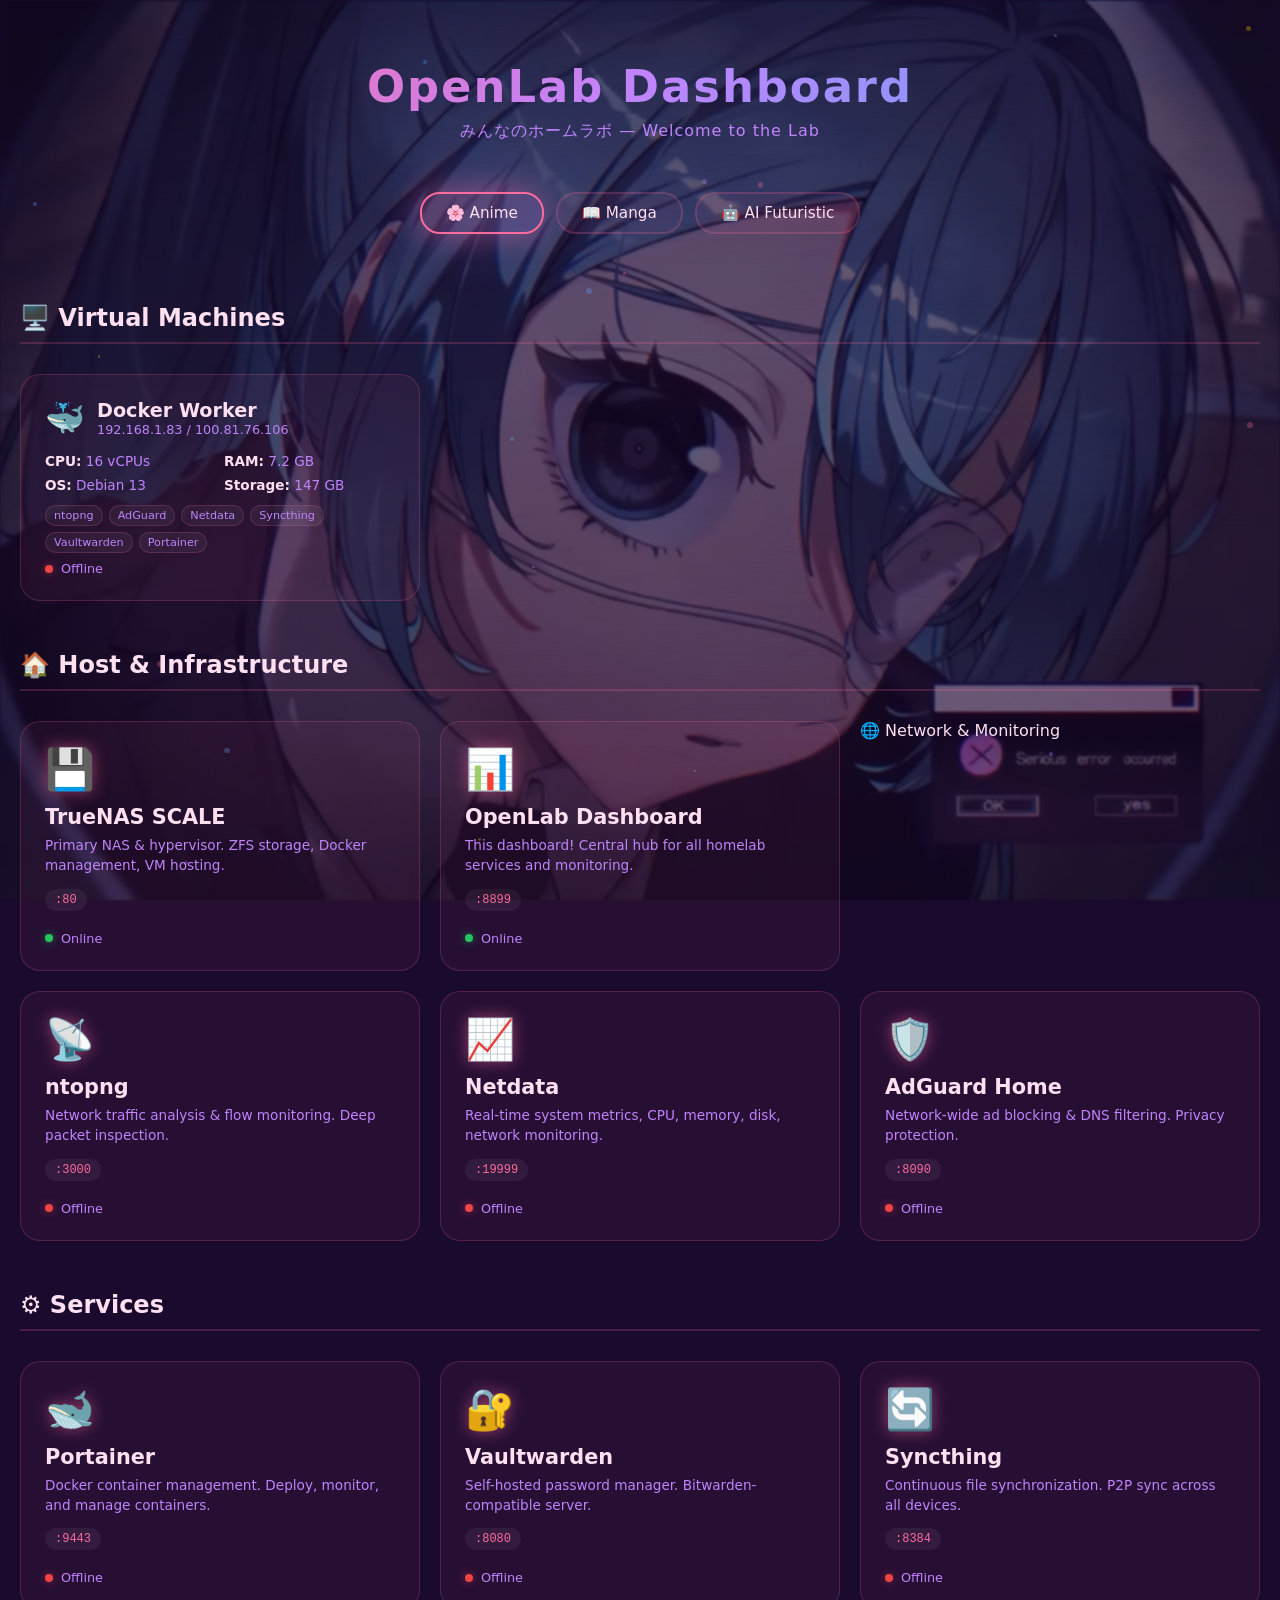
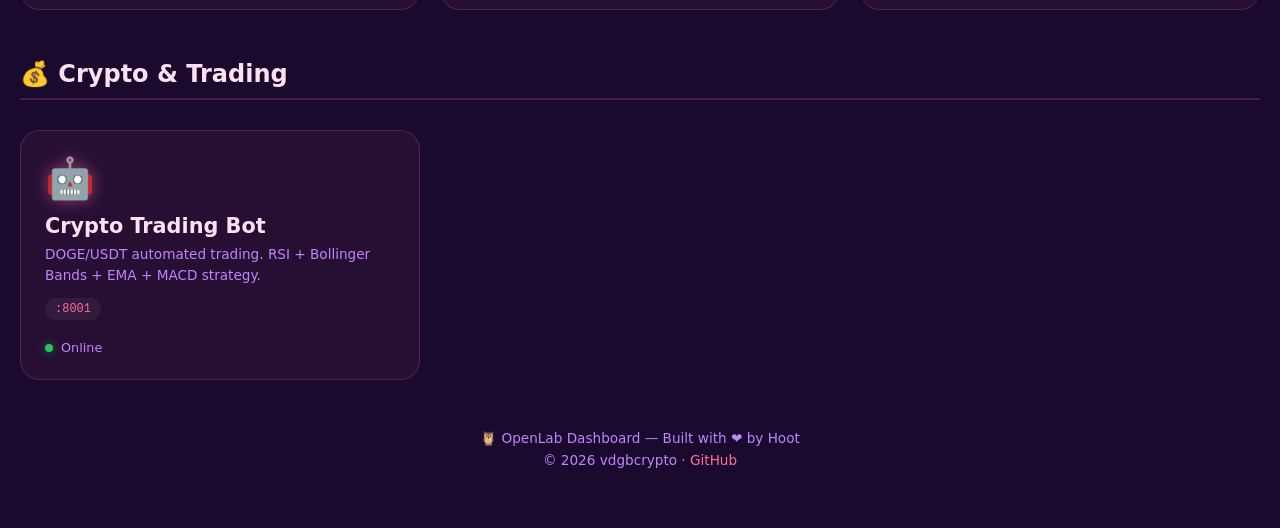
==== commit d0d51941: "fix: TrueNAS status detection and convert wallpaper to WebM - Fix TrueNAS status check to use proxy " ====
--- a/index.html
+++ b/index.html
@@ -662,7 +662,7 @@
 
 <!-- Anime video background -->
 <video autoplay muted loop playsinline id="anime-bg-video" style="position:fixed;top:0;left:0;width:100%;height:100%;object-fit:cover;z-index:-2;opacity:0.35;pointer-events:none;filter:blur(1px) saturate(1.2);">
-  <source src="/static/miku-error-live-wallpaper.mp4" type="video/mp4">
+  <source src="/static/miku-error-live-wallpaper.webm" type="video/webm">
 </video>
 
 <!-- Floating particles for anime theme -->
